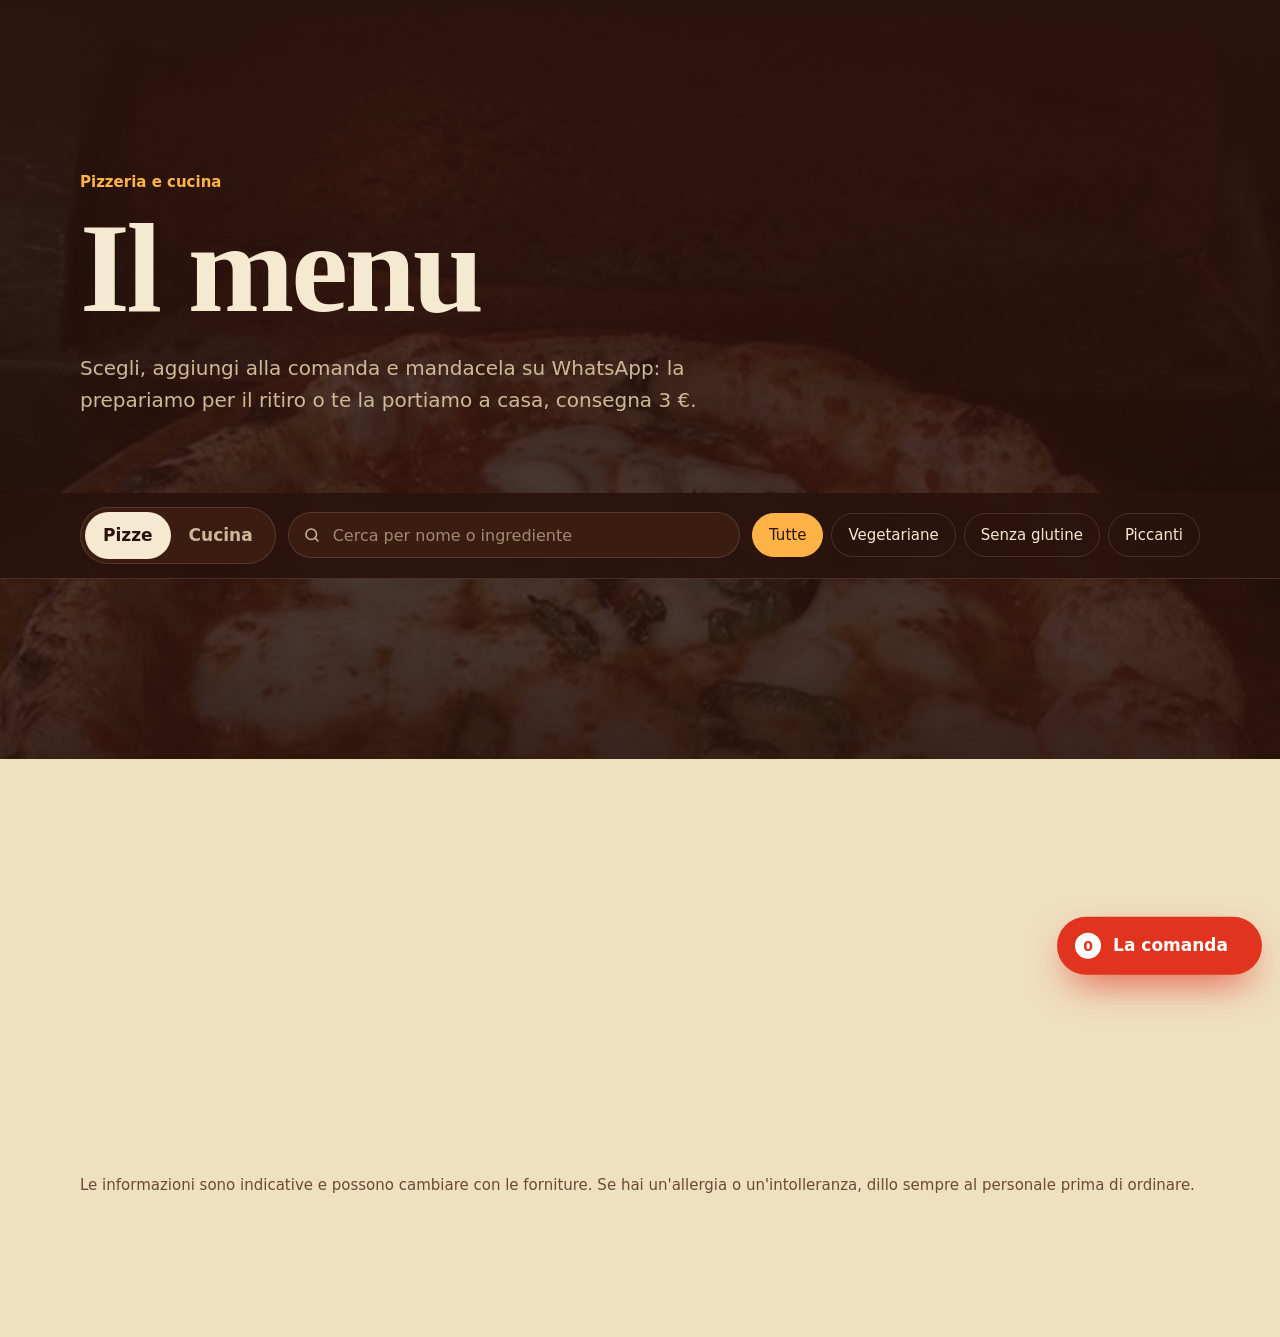
==== menu.html @ 1349936c "Add files via upload" ====
<!DOCTYPE html>
<html lang="it">
<head>
<meta charset="UTF-8">
<meta name="viewport" content="width=device-width, initial-scale=1, viewport-fit=cover">
<title>Menu · Da Tommy</title>
<meta name="description" content="Le pizze cotte nel forno a legna e la cucina di Da Tommy. Componi la comanda e inviala su WhatsApp: ritiro o consegna a casa.">
<meta name="theme-color" content="#2a130c">
<meta name="format-detection" content="telephone=no">
<meta name="apple-mobile-web-app-capable" content="yes">
<meta name="mobile-web-app-capable" content="yes">
<meta name="apple-mobile-web-app-status-bar-style" content="black-translucent">
<meta name="apple-mobile-web-app-title" content="Da Tommy">
<link rel="icon" href="data:image/svg+xml,%3Csvg xmlns='http://www.w3.org/2000/svg' viewBox='0 0 100 100'%3E%3Ctext y='.9em' font-size='90'%3E%F0%9F%8D%95%3C/text%3E%3C/svg%3E">
<link rel="apple-touch-icon" href="apple-touch-icon.png">
<link rel="manifest" href="site.webmanifest">
<link rel="canonical" href="https://menny28.github.io/Da-Tommy/menu.html">
<meta property="og:type" content="website">
<meta property="og:site_name" content="Da Tommy">
<meta property="og:locale" content="it_IT">
<meta property="og:title" content="Menu · Da Tommy">
<meta property="og:description" content="Le pizze cotte nel forno a legna e la cucina di Da Tommy. Componi la comanda e inviala su WhatsApp: ritiro o consegna a casa.">
<meta property="og:url" content="https://menny28.github.io/Da-Tommy/menu.html">
<meta property="og:image" content="https://menny28.github.io/Da-Tommy/images/margherita_appena_sfornata.jpeg">
<meta name="twitter:card" content="summary_large_image">
<meta name="twitter:title" content="Menu · Da Tommy">
<meta name="twitter:description" content="Le pizze cotte nel forno a legna e la cucina di Da Tommy. Componi la comanda e inviala su WhatsApp: ritiro o consegna a casa.">
<meta name="twitter:image" content="https://menny28.github.io/Da-Tommy/images/margherita_appena_sfornata.jpeg">
<link rel="preload" href="fonts/bricolage.woff2" as="font" type="font/woff2" crossorigin>
<link rel="preload" href="fonts/figtree-400.woff2" as="font" type="font/woff2" crossorigin>
<link rel="stylesheet" href="style.css">
</head>
<body data-page="menu">
<main>
<section class="page-head photo-bg" style="--bg:url('images/margherita_appena_sfornata.jpeg')">
  <div class="wrap">
    <p class="kicker">Pizzeria e cucina</p>
    <h1 data-split>Il menu</h1>
    <p class="lead">Scegli, aggiungi alla comanda e mandacela su WhatsApp: la prepariamo per il ritiro o te la portiamo a casa, consegna 3 €.</p>
  </div>
</section>

<div class="menu-bar">
  <div class="wrap">
    <div class="seg" id="tabs" role="group" aria-label="Sezione del menu">
      <button type="button" data-tab="pizze" aria-pressed="true">Pizze</button>
      <button type="button" data-tab="cucina" aria-pressed="false">Cucina</button>
    </div>
    <div class="tools" id="pizzaTools">
      <label class="search"><span class="sr-only">Cerca una pizza</span><svg viewBox="0 0 24 24" fill="none" stroke="currentColor" stroke-width="2" stroke-linecap="round"><circle cx="11" cy="11" r="7"/><path d="M20 20l-4-4"/></svg><input id="q" type="search" placeholder="Cerca per nome o ingrediente" autocomplete="off" enterkeyhint="search"></label>
      <div class="chips" id="chips" role="group" aria-label="Filtri">
        <button type="button" class="chip" data-f="tutte" aria-pressed="true">Tutte</button>
        <button type="button" class="chip" data-f="veg" aria-pressed="false">Vegetariane</button>
        <button type="button" class="chip" data-f="gf" aria-pressed="false">Senza glutine</button>
        <button type="button" class="chip" data-f="hot" aria-pressed="false">Piccanti</button>
      </div>
    </div>
  </div>
</div>

<section class="section" style="padding-top:40px">
  <div class="wrap">
    <div id="pizzeWrap"><div class="pizza-grid" id="pizzaGrid"></div></div>
    <div id="cucinaWrap" hidden><div class="kitchen" id="kitchen"></div></div>
  </div>
</section>

<section class="section light" id="allergeni">
  <div class="wrap">
    <div class="head">
      <h2 class="rv">Allergeni</h2>
      <p class="lead rv" style="--i:1">Accanto a ogni piatto trovi i numeri degli allergeni presenti, secondo il Regolamento UE 1169/2011. Le pizze indicate come senza glutine si preparano con impasto dedicato.</p>
    </div>
    <ul class="allergen-list" id="allergenList"></ul>
    <p style="margin-top:24px;color:var(--ink-soft);font-size:15px">Le informazioni sono indicative e possono cambiare con le forniture. Se hai un'allergia o un'intolleranza, dillo sempre al personale prima di ordinare.</p>
  </div>
</section>
</main>

<button type="button" class="cart-fab" id="cartFab" aria-label="Apri la comanda"><span class="count" id="cartCount">0</span><span>La comanda</span><span id="cartSum"></span></button>

<div class="modal" id="pizzaModal" role="dialog" aria-modal="true" aria-label="Dettaglio pizza">
  <button type="button" class="modal-close" aria-label="Chiudi">✕</button>
  <div class="modal-card" id="pmBody"></div>
</div>
<script src="script.js"></script>
</body>
</html>
---- style.css ----
/* =========================================================
   DA TOMMY — foglio di stile unico
   Progettato da Studio Menny · studiomenny.it
   ========================================================= */

@font-face{font-family:"Bricolage";src:url("fonts/bricolage.woff2") format("woff2");font-weight:200 800;font-display:swap;}
@font-face{font-family:"Figtree";src:url("fonts/figtree-400.woff2") format("woff2");font-weight:400;font-display:swap;}
@font-face{font-family:"Figtree";src:url("fonts/figtree-500.woff2") format("woff2");font-weight:500;font-display:swap;}
@font-face{font-family:"Figtree";src:url("fonts/figtree-700.woff2") format("woff2");font-weight:700;font-display:swap;}

@view-transition{navigation:auto;}

:root{
  --brick:#2a130c;
  --brick-2:#3a1c11;
  --brick-3:#4d2716;
  --flour:#f5e9d2;
  --flour-dim:#cdb99a;
  --parchment:#efe0c2;
  --parchment-2:#e4d0a8;
  --ink:#2a130c;
  --ink-soft:#6b4a33;
  --ember:#ff7a1a;
  --ember-2:#ffb347;
  --tomato:#e0341e;
  --tomato-dark:#b8230f;
  --basil:#86b862;
  --line:rgba(245,233,210,.14);
  --line-dark:rgba(42,19,12,.16);

  --f-display:"Bricolage",Georgia,serif;
  --f-body:"Figtree",system-ui,-apple-system,"Segoe UI",sans-serif;

  --r-s:10px; --r-m:18px; --r-l:28px; --r-arch:999px 999px 24px 24px;
  --wrap:1200px;
  --pad:clamp(18px,4vw,40px);
  --header-h:68px;
  --tabbar-h:0px;
  --ease:cubic-bezier(.2,.8,.2,1);
  --safe-b:env(safe-area-inset-bottom,0px);
  --safe-t:env(safe-area-inset-top,0px);
}
@media (max-width:860px){ :root{ --tabbar-h:64px; --header-h:60px; } }

*,*::before,*::after{box-sizing:border-box;margin:0;padding:0;}
html{-webkit-text-size-adjust:100%;scroll-padding-top:calc(var(--header-h) + var(--safe-t) + 16px);}
body{
  background:var(--brick);color:var(--flour);
  font-family:var(--f-body);font-size:17px;line-height:1.6;
  overflow-x:hidden;overflow-x:clip;-webkit-font-smoothing:antialiased;
  padding-bottom:calc(var(--tabbar-h) + var(--safe-b));
}
img{max-width:100%;display:block;}
a{color:inherit;text-decoration:none;}
button,input,select,textarea{font:inherit;color:inherit;}
button{cursor:pointer;background:none;border:0;}
ul{list-style:none;}
:focus-visible{outline:3px solid var(--ember-2);outline-offset:3px;border-radius:6px;}
::selection{background:var(--ember);color:var(--brick);}
.wrap{max-width:var(--wrap);margin-inline:auto;padding-inline:var(--pad);}
.sr-only{position:absolute;width:1px;height:1px;overflow:hidden;clip:rect(0 0 0 0);white-space:nowrap;}

h1,h2,h3{font-family:var(--f-display);font-weight:800;line-height:.95;letter-spacing:-.025em;}
h2{font-size:clamp(38px,6vw,76px);}
h3{font-size:clamp(22px,2.4vw,28px);line-height:1.1;letter-spacing:-.01em;}
.lead{font-size:clamp(17px,1.6vw,20px);color:var(--flour-dim);max-width:52ch;}
.light .lead{color:var(--ink-soft);}

/* ---------- bottoni ---------- */
.btn{
  display:inline-flex;align-items:center;justify-content:center;gap:10px;
  min-height:52px;padding:0 24px;border-radius:999px;
  font-weight:700;font-size:16px;white-space:nowrap;
  transition:transform .2s var(--ease),background .2s,box-shadow .2s,color .2s;
  -webkit-tap-highlight-color:transparent;
}
.btn:active{transform:scale(.97);}
.btn-fire{background:var(--tomato);color:#fff;box-shadow:0 10px 30px -10px rgba(224,52,30,.8);}
.btn-fire:hover{background:var(--tomato-dark);}
.btn-line{border:2px solid var(--line);color:var(--flour);}
.btn-line:hover{border-color:var(--ember-2);color:var(--ember-2);}
.light .btn-line{border-color:var(--line-dark);color:var(--ink);}
.light .btn-line:hover{border-color:var(--tomato);color:var(--tomato);}
.btn-wa{background:#1f8f4e;color:#fff;}
.btn-wa:hover{background:#177a41;}
.btn svg{width:20px;height:20px;flex:none;}

/* ---------- header ---------- */
.site-header{
  position:fixed;inset:0 0 auto 0;z-index:60;
  padding-top:var(--safe-t);
  transition:background .3s,box-shadow .3s;
}
.site-header.scrolled{background:rgba(42,19,12,.86);-webkit-backdrop-filter:blur(12px);backdrop-filter:blur(12px);box-shadow:0 1px 0 var(--line);}
.header-inner{height:var(--header-h);display:flex;align-items:center;gap:24px;}
.brand{font-family:var(--f-display);font-weight:800;font-size:26px;letter-spacing:-.03em;display:flex;align-items:center;gap:10px;}
.brand-mark{width:34px;height:34px;border-radius:50%;background:url("images/pizza_dall_alto.jpeg") center/cover;box-shadow:0 0 0 2px var(--ember),0 0 18px rgba(255,122,26,.5);}
.main-nav{display:flex;gap:4px;margin-left:auto;}
.main-nav a{padding:10px 14px;border-radius:999px;font-weight:500;color:var(--flour-dim);transition:color .2s,background .2s;}
.main-nav a:hover{color:var(--flour);background:rgba(245,233,210,.07);}
.main-nav a[aria-current="page"]{color:var(--brick);background:var(--flour);}
.header-actions{display:flex;align-items:center;gap:10px;}
.live-pill{
  display:inline-flex;align-items:center;gap:8px;padding:8px 14px;border-radius:999px;
  font-size:14px;font-weight:500;background:rgba(245,233,210,.07);border:1px solid var(--line);white-space:nowrap;
}
.live-dot{width:9px;height:9px;border-radius:50%;background:var(--flour-dim);flex:none;}
.is-open .live-dot{background:var(--basil);box-shadow:0 0 0 0 rgba(134,184,98,.6);animation:ping 2s infinite;}
@keyframes ping{70%{box-shadow:0 0 0 9px rgba(134,184,98,0);}100%{box-shadow:0 0 0 0 rgba(134,184,98,0);}}
.header-call{min-height:44px;padding:0 18px;font-size:15px;}
.menu-toggle{display:none;width:44px;height:44px;border-radius:50%;border:1px solid var(--line);align-items:center;justify-content:center;}
.menu-toggle span,.menu-toggle span::before,.menu-toggle span::after{display:block;width:18px;height:2px;background:var(--flour);border-radius:2px;position:relative;transition:.25s;}
.menu-toggle span::before,.menu-toggle span::after{content:"";position:absolute;left:0;}
.menu-toggle span::before{top:-6px;} .menu-toggle span::after{top:6px;}
@media (max-width:1060px){ .header-call{display:none;} }
@media (max-width:860px){
  .main-nav{display:none;}
  .menu-toggle{display:inline-flex;}
  .header-actions{margin-left:auto;}
  .header-actions .live-pill{font-size:13px;padding:7px 12px;}
  .brand{font-size:22px;} .brand-mark{width:28px;height:28px;}
}
@media (max-width:560px){ .live-pill .pill-long{display:none;} }

/* sheet mobile */
.sheet{position:fixed;inset:0;z-index:80;visibility:hidden;}
.sheet.open{visibility:visible;}
.sheet-backdrop{position:absolute;inset:0;background:rgba(20,8,4,.6);opacity:0;transition:opacity .3s;}
.sheet.open .sheet-backdrop{opacity:1;}
.sheet-panel{
  position:absolute;left:0;right:0;bottom:0;max-height:88svh;overflow:auto;
  background:var(--brick-2);border-radius:var(--r-l) var(--r-l) 0 0;
  padding:14px var(--pad) calc(24px + var(--safe-b));
  transform:translateY(100%);transition:transform .4s var(--ease);
  overscroll-behavior:contain;
}
.sheet.open .sheet-panel{transform:none;}
.sheet-grab{width:44px;height:5px;border-radius:5px;background:var(--line);margin:0 auto 18px;}
.sheet-nav a{display:flex;justify-content:space-between;align-items:center;padding:16px 4px;border-bottom:1px solid var(--line);font-family:var(--f-display);font-size:26px;font-weight:700;}
.sheet-nav a[aria-current="page"]{color:var(--ember-2);}
.sheet-foot{display:grid;gap:10px;margin-top:22px;}

/* tab bar (mobile, stile app) */
.tabbar{display:none;}
@media (max-width:860px){
  .tabbar{
    display:grid;grid-template-columns:repeat(5,1fr);
    position:fixed;left:0;right:0;bottom:0;z-index:55;
    height:calc(var(--tabbar-h) + var(--safe-b));padding-bottom:var(--safe-b);
    background:rgba(42,19,12,.94);-webkit-backdrop-filter:blur(14px);backdrop-filter:blur(14px);
    border-top:1px solid var(--line);
  }
  .tabbar a{display:flex;flex-direction:column;align-items:center;justify-content:center;gap:3px;font-size:11.5px;font-weight:500;color:var(--flour-dim);position:relative;-webkit-tap-highlight-color:transparent;}
  .tabbar svg{width:23px;height:23px;}
  .tabbar a[aria-current="page"]{color:var(--ember-2);}
  .tabbar .tab-call{color:#fff;}
  .tabbar .tab-call .tab-ico{width:46px;height:46px;margin-top:-22px;border-radius:50%;background:var(--tomato);display:grid;place-items:center;box-shadow:0 8px 20px -6px rgba(224,52,30,.9),0 0 0 5px var(--brick);}
  .tab-badge{position:absolute;top:6px;left:calc(50% + 6px);min-width:18px;height:18px;padding:0 5px;border-radius:9px;background:var(--tomato);color:#fff;font-size:11px;font-weight:700;display:none;align-items:center;justify-content:center;}
  .tab-badge.show{display:flex;}
}

/* ---------- sezioni ---------- */
.section{padding-block:clamp(72px,11vw,140px);position:relative;}
.light{background:var(--parchment);color:var(--ink);}
.head{display:grid;gap:18px;margin-bottom:clamp(36px,5vw,64px);max-width:760px;}
.head-row{display:flex;justify-content:space-between;align-items:end;gap:24px;flex-wrap:wrap;max-width:none;}
.kicker{font-weight:700;color:var(--ember-2);font-size:15px;}
.light .kicker{color:var(--tomato);}

/* sfondo fotografico sfumato */
.photo-bg{isolation:isolate;}
.photo-bg::before{
  content:"";position:absolute;inset:0;z-index:-1;
  background:var(--bg) center/cover no-repeat;opacity:.16;filter:saturate(.7);
}
.photo-bg::after{content:"";position:absolute;inset:0;z-index:-1;background:linear-gradient(180deg,var(--brick) 0%,transparent 30%,transparent 70%,var(--brick) 100%);}
.light.photo-bg::before{opacity:.12;filter:grayscale(1) sepia(.4);}
.light.photo-bg::after{background:linear-gradient(180deg,var(--parchment),transparent 30%,transparent 70%,var(--parchment));}

/* testata pagine interne */
.page-head{padding:calc(var(--header-h) + var(--safe-t) + clamp(48px,8vw,110px)) 0 clamp(40px,6vw,80px);}
.page-head h1{font-size:clamp(52px,10vw,132px);margin:14px 0 22px;}

/* rivelazione allo scroll */
.rv{opacity:0;transform:translateY(28px);transition:opacity .8s var(--ease),transform .8s var(--ease);transition-delay:calc(var(--i,0) * 70ms);}
.rv.in{opacity:1;transform:none;}
.split-words .w{display:inline-block;overflow:hidden;vertical-align:top;padding-bottom:.08em;}
.split-words .w>span{display:inline-block;transform:translateY(105%);transition:transform .9s var(--ease);transition-delay:calc(var(--i) * 55ms);}
.split-words.in .w>span{transform:none;}

/* =========================================================
   HOME — il forno
   ========================================================= */
.hero{
  min-height:100vh;min-height:100svh;display:grid;align-items:center;
  padding:calc(var(--header-h) + var(--safe-t) + 20px) 0 60px;
  position:relative;overflow:hidden;
  background:radial-gradient(900px 600px at 72% 60%,rgba(255,122,26,.22),transparent 60%),var(--brick);
}
.is-closed .hero{background:radial-gradient(900px 600px at 72% 60%,rgba(255,122,26,.08),transparent 60%),var(--brick);}
.hero-grid{display:grid;grid-template-columns:1.05fr .95fr;gap:clamp(24px,5vw,72px);align-items:center;}
.hero-status{display:inline-flex;align-items:center;gap:10px;font-weight:700;color:var(--ember-2);margin-bottom:20px;}
.is-closed .hero-status{color:var(--flour-dim);}
.hero h1{font-size:clamp(58px,10.5vw,150px);line-height:.86;letter-spacing:-.045em;}
.hero h1 .flame-word{
  background:linear-gradient(180deg,#ffd27a 0%,var(--ember) 45%,var(--tomato) 100%);
  -webkit-background-clip:text;background-clip:text;color:transparent;
  filter:drop-shadow(0 0 24px rgba(255,122,26,.35));
}
.is-closed .hero h1 .flame-word{background:linear-gradient(180deg,var(--flour-dim),#8a6a52);-webkit-background-clip:text;background-clip:text;filter:none;}
.hero .lead{margin:26px 0 34px;}
.hero-cta{display:flex;gap:12px;flex-wrap:wrap;}
.hero-countdown{margin-top:28px;font-size:15px;color:var(--flour-dim);}
.hero-countdown b{color:var(--flour);font-variant-numeric:tabular-nums;}

/* la bocca del forno */
.oven{position:relative;aspect-ratio:1/1.02;width:min(100%,560px);margin-inline:auto;}
.oven-arch{
  position:absolute;inset:6% 4% 0 4%;border-radius:var(--r-arch);overflow:hidden;
  background:
    repeating-linear-gradient(0deg,transparent 0 30px,rgba(0,0,0,.35) 30px 33px),
    repeating-linear-gradient(90deg,transparent 0 58px,rgba(0,0,0,.3) 58px 61px),
    linear-gradient(180deg,#6a3219,#4a2010);
  box-shadow:inset 0 0 0 14px #1d0c06,inset 0 0 90px 30px rgba(0,0,0,.75),0 40px 80px -30px rgba(0,0,0,.8);
}
.oven-mouth{
  position:absolute;left:18%;right:18%;bottom:0;top:30%;
  border-radius:var(--r-arch);overflow:hidden;
  background:radial-gradient(120% 90% at 50% 100%,#ffcf6b 0%,#ff7a1a 25%,#a8300f 55%,#1a0703 85%);
  box-shadow:inset 0 0 40px 10px rgba(0,0,0,.8);
  transition:filter 1s;
}
.is-closed .oven-mouth{filter:saturate(.25) brightness(.35);}
.oven-mouth canvas{position:absolute;inset:0;width:100%;height:100%;}
.oven-pizza{
  position:absolute;left:50%;bottom:4%;width:62%;aspect-ratio:1;
  translate:-50% 0;border-radius:50%;
  box-shadow:0 30px 50px -10px rgba(0,0,0,.8),0 0 0 6px rgba(0,0,0,.25);
  will-change:transform;
}
.oven-pizza img{width:100%;height:100%;object-fit:cover;border-radius:50%;animation:slowspin 60s linear infinite;}
@keyframes slowspin{to{transform:rotate(360deg);}}
.oven-peel{position:absolute;left:50%;bottom:-2%;width:16px;height:32%;translate:-50% 100%;background:linear-gradient(90deg,#8a5a34,#b98352,#8a5a34);border-radius:8px;opacity:0;transition:opacity .4s;}
.thermo{
  position:absolute;right:0;top:4%;display:grid;gap:4px;justify-items:end;
  padding:14px 18px;border-radius:var(--r-m);background:rgba(42,19,12,.72);
  border:1px solid var(--line);-webkit-backdrop-filter:blur(8px);backdrop-filter:blur(8px);
}
.thermo-val{font-family:var(--f-display);font-weight:800;font-size:40px;line-height:1;font-variant-numeric:tabular-nums;color:var(--ember-2);}
.is-closed .thermo-val{color:var(--flour-dim);}
.thermo-lbl{font-size:13px;color:var(--flour-dim);}
.thermo-bar{width:120px;height:6px;border-radius:6px;background:rgba(245,233,210,.1);overflow:hidden;}
.thermo-bar i{display:block;height:100%;width:var(--t,0%);background:linear-gradient(90deg,var(--ember-2),var(--tomato));border-radius:6px;transition:width 1.6s var(--ease);}
@media (max-width:860px){
  .hero{min-height:auto;padding-top:calc(var(--header-h) + var(--safe-t) + 28px);}
  .hero-grid{grid-template-columns:1fr;}
  .oven{width:min(88%,420px);order:-1;margin-bottom:8px;}
  .thermo{padding:10px 14px;} .thermo-val{font-size:30px;} .thermo-bar{width:90px;}
}

/* nastro scorrevole */
.ticker{background:var(--tomato);color:#fff;overflow:hidden;padding:16px 0;transform:rotate(-1.2deg);margin:-10px -20px 0;position:relative;z-index:2;}
.ticker-track{display:flex;width:max-content;animation:tick 38s linear infinite;}
.ticker span{font-family:var(--f-display);font-weight:800;font-size:clamp(22px,3vw,34px);padding-inline:22px;display:flex;align-items:center;gap:44px;white-space:nowrap;}
.ticker span::after{content:"";width:12px;height:12px;border-radius:50%;background:var(--ember-2);}
@keyframes tick{to{transform:translateX(-50%);}}

/* stasera: azioni rapide */
.tonight{display:grid;grid-template-columns:repeat(3,1fr);gap:16px;}
.tonight a{
  position:relative;min-height:300px;border-radius:var(--r-l);overflow:hidden;padding:26px;
  display:flex;flex-direction:column;justify-content:flex-end;gap:8px;color:#fff;isolation:isolate;
}
.tonight img{position:absolute;inset:0;width:100%;height:100%;object-fit:cover;z-index:-2;transition:transform .8s var(--ease);}
.tonight a::after{content:"";position:absolute;inset:0;z-index:-1;background:linear-gradient(180deg,rgba(42,19,12,0) 20%,rgba(42,19,12,.92));}
.tonight a:hover img{transform:scale(1.06);}
.tonight h3{font-size:clamp(26px,2.6vw,34px);}
.tonight p{color:rgba(255,255,255,.8);font-size:15px;max-width:30ch;}
.tonight .tag-price{position:absolute;top:20px;left:20px;background:var(--flour);color:var(--ink);font-weight:700;font-size:14px;padding:6px 12px;border-radius:999px;}
@media (max-width:860px){ .tonight{grid-template-columns:1fr;} .tonight a{min-height:220px;} }

/* orari e recapiti */
.info-grid{display:grid;grid-template-columns:1fr 1.2fr;gap:18px;}
.card{background:var(--brick-2);border:1px solid var(--line);border-radius:var(--r-l);padding:clamp(22px,3vw,36px);}
.light .card{background:#f7ecd6;border-color:var(--line-dark);}
.contact-list{display:grid;gap:4px;margin-top:10px;}
.contact-list a,.contact-list div{display:flex;gap:14px;align-items:center;padding:14px 0;border-bottom:1px solid var(--line);font-size:17px;}
.contact-list a:hover{color:var(--ember-2);}
.contact-list svg{width:22px;height:22px;color:var(--ember-2);flex:none;}
.hours{margin-top:12px;}
.hours-row{display:flex;justify-content:space-between;padding:12px 0;border-bottom:1px dashed var(--line);font-variant-numeric:tabular-nums;}
.hours-row:last-child{border:0;}
.hours-row.today{color:var(--ember-2);font-weight:700;}
.hours-row .off{color:var(--flour-dim);opacity:.7;}
.status-line{display:flex;align-items:center;gap:10px;font-weight:700;margin-bottom:6px;}
.status-line .live-dot{width:11px;height:11px;}

/* mappa con consenso */
.map-box{margin-top:18px;border-radius:var(--r-l);overflow:hidden;height:clamp(300px,42vw,440px);position:relative;border:1px solid var(--line);background:
  radial-gradient(circle at 50% 46%,var(--tomato) 0 10px,transparent 11px),
  repeating-linear-gradient(35deg,transparent 0 44px,rgba(245,233,210,.06) 44px 46px),
  repeating-linear-gradient(-55deg,transparent 0 70px,rgba(245,233,210,.05) 70px 73px),
  var(--brick-2);}
.map-box iframe{width:100%;height:100%;border:0;filter:saturate(.85) contrast(.95);}
.map-consent{position:absolute;inset:0;display:grid;place-content:center;justify-items:center;gap:14px;text-align:center;padding:24px;}
.map-consent p{max-width:40ch;color:var(--flour-dim);font-size:15px;}
.map-actions{display:flex;gap:12px;flex-wrap:wrap;margin-top:18px;}
@media (max-width:860px){ .info-grid{grid-template-columns:1fr;} }

/* =========================================================
   MENU
   ========================================================= */
.menu-bar{
  position:sticky;top:calc(var(--header-h) + var(--safe-t));z-index:30;
  padding:14px 0;background:rgba(42,19,12,.92);-webkit-backdrop-filter:blur(12px);backdrop-filter:blur(12px);
  border-bottom:1px solid var(--line);
}
.menu-bar .wrap{display:flex;gap:12px;align-items:center;flex-wrap:wrap;}
.seg{display:inline-flex;padding:4px;border-radius:999px;background:var(--brick-2);border:1px solid var(--line);}
.seg button{padding:10px 18px;border-radius:999px;font-weight:700;color:var(--flour-dim);min-height:42px;}
.seg button[aria-pressed="true"]{background:var(--flour);color:var(--ink);}
.search{flex:1;min-width:180px;position:relative;}
.search input{width:100%;min-height:46px;border-radius:999px;border:1px solid var(--line);background:var(--brick-2);padding:0 16px 0 44px;font-size:16px;}
.search input::placeholder{color:var(--flour-dim);opacity:.7;}
.search svg{position:absolute;left:15px;top:50%;translate:0 -50%;width:18px;height:18px;color:var(--flour-dim);}
.chips{display:flex;gap:8px;overflow-x:auto;scrollbar-width:none;-webkit-overflow-scrolling:touch;}
.chips::-webkit-scrollbar{display:none;}
.chip{padding:9px 16px;border-radius:999px;border:1px solid var(--line);font-weight:500;font-size:15px;white-space:nowrap;min-height:42px;}
.chip[aria-pressed="true"]{background:var(--ember-2);border-color:var(--ember-2);color:var(--ink);}

.pizza-grid{display:grid;grid-template-columns:repeat(auto-fill,minmax(270px,1fr));gap:18px;}
.pz{
  border-radius:var(--r-l);background:var(--brick-2);border:1px solid var(--line);overflow:hidden;
  display:flex;flex-direction:column;transform-style:preserve-3d;
  transition:transform .35s var(--ease),border-color .3s;
}
.pz:hover{border-color:rgba(255,179,71,.4);}
.pz-photo{position:relative;aspect-ratio:1;overflow:hidden;cursor:zoom-in;background:#1d0c06;}
.pz-photo img{width:100%;height:100%;object-fit:cover;transition:transform .8s var(--ease);}
.pz:hover .pz-photo img{transform:scale(1.07) rotate(4deg);}
.pz-price{position:absolute;right:14px;top:14px;background:var(--flour);color:var(--ink);font-weight:700;padding:6px 12px;border-radius:999px;font-variant-numeric:tabular-nums;}
.pz-body{padding:20px 22px 22px;display:flex;flex-direction:column;gap:10px;flex:1;}
.pz-body p{font-size:15px;color:var(--flour-dim);}
.tags{display:flex;gap:6px;flex-wrap:wrap;}
.tag{font-size:12.5px;font-weight:700;padding:4px 10px;border-radius:999px;}
.tag.veg{background:rgba(134,184,98,.18);color:#b6dc97;}
.tag.gf{background:rgba(255,179,71,.16);color:var(--ember-2);}
.tag.hot{background:rgba(224,52,30,.2);color:#ff8a74;}
.allerg{font-size:12.5px;color:var(--flour-dim);opacity:.8;}
.pz-foot{margin-top:auto;display:flex;align-items:center;justify-content:space-between;gap:10px;padding-top:6px;}
.add-btn{min-height:46px;padding:0 18px;border-radius:999px;background:var(--flour);color:var(--ink);font-weight:700;display:inline-flex;align-items:center;gap:8px;transition:background .2s,transform .2s;}
.add-btn:hover{background:var(--ember-2);}
.add-btn:active{transform:scale(.95);}
.stepper{display:inline-flex;align-items:center;border-radius:999px;background:var(--flour);color:var(--ink);font-weight:700;}
.stepper button{width:42px;height:46px;font-size:22px;line-height:1;color:var(--ink);}
.stepper output{min-width:22px;text-align:center;font-variant-numeric:tabular-nums;}
.empty{grid-column:1/-1;text-align:center;padding:60px 20px;color:var(--flour-dim);}

.kitchen{display:grid;grid-template-columns:repeat(auto-fill,minmax(320px,1fr));gap:18px;}
.kitchen h3{margin-bottom:10px;color:var(--ember-2);}
.dish{display:flex;justify-content:space-between;align-items:center;gap:14px;padding:14px 0;border-bottom:1px dashed var(--line);}
.dish:last-child{border:0;}
.dish b{display:block;font-weight:700;}
.dish small{color:var(--flour-dim);font-size:14px;}
.dish-price{font-weight:700;font-variant-numeric:tabular-nums;white-space:nowrap;margin-right:6px;}
.dish .mini{width:40px;height:40px;border-radius:50%;background:var(--flour);color:var(--ink);font-size:22px;font-weight:700;flex:none;display:grid;place-items:center;}
.dish-right{display:flex;align-items:center;gap:8px;}

.allergen-list{columns:2 260px;gap:32px;margin-top:10px;font-size:15px;color:var(--ink-soft);}
.allergen-list li{break-inside:avoid;padding:6px 0;border-bottom:1px solid var(--line-dark);}
.allergen-list b{color:var(--ink);display:inline-block;min-width:28px;}

/* comanda (carrello) */
.cart-fab{
  position:fixed;right:max(18px,env(safe-area-inset-right));bottom:calc(var(--tabbar-h) + var(--safe-b) + 18px);z-index:50;
  display:flex;align-items:center;gap:12px;min-height:58px;padding:0 22px 0 18px;border-radius:999px;
  background:var(--tomato);color:#fff;font-weight:700;box-shadow:0 16px 40px -12px rgba(224,52,30,.9);
  transform:translateY(160%);transition:transform .45s var(--ease);
}
.cart-fab.show{transform:none;}
.cart-fab .count{min-width:26px;height:26px;border-radius:13px;background:#fff;color:var(--tomato);display:grid;place-items:center;font-size:14px;}
.cart-fab.bump{animation:bump .45s var(--ease);}
@keyframes bump{40%{transform:scale(1.08);}}
.cart-list{display:grid;gap:4px;margin:6px 0 18px;}
.cart-item{display:grid;grid-template-columns:1fr auto;gap:10px;align-items:center;padding:12px 0;border-bottom:1px solid var(--line);}
.cart-item small{display:block;color:var(--flour-dim);font-size:14px;}
.cart-item .stepper{background:var(--brick-3);color:var(--flour);}
.cart-item .stepper button{color:var(--flour);width:38px;height:40px;}
.cart-total{display:flex;justify-content:space-between;font-family:var(--f-display);font-weight:800;font-size:28px;padding:14px 0;border-top:2px solid var(--flour);margin-top:6px;}
.cart-sub{display:flex;justify-content:space-between;color:var(--flour-dim);font-size:15px;padding:4px 0;}
.sheet h2{font-size:40px;margin-bottom:6px;}
.flying{position:fixed;z-index:90;width:54px;height:54px;border-radius:50%;background-size:cover;background-position:center;pointer-events:none;box-shadow:0 10px 20px rgba(0,0,0,.5);}

/* modale foto */
.modal{position:fixed;inset:0;z-index:85;display:grid;place-items:center;padding:20px;background:rgba(20,8,4,.82);opacity:0;visibility:hidden;transition:opacity .3s,visibility .3s;}
.modal.open{opacity:1;visibility:visible;}
.modal-card{width:min(560px,100%);max-height:90svh;overflow:auto;background:var(--brick-2);border-radius:var(--r-l);transform:scale(.94);transition:transform .35s var(--ease);}
.modal.open .modal-card{transform:none;}
.modal-card img{width:100%;aspect-ratio:4/3;object-fit:cover;}
.modal-body{padding:24px;display:grid;gap:12px;}
.modal-close{position:absolute;top:calc(14px + var(--safe-t));right:14px;width:48px;height:48px;border-radius:50%;background:rgba(245,233,210,.14);color:#fff;font-size:22px;display:grid;place-items:center;}

/* =========================================================
   LOCALE — galleria e recensioni
   ========================================================= */
.gallery{display:grid;grid-template-columns:repeat(3,1fr);gap:14px;}
.gallery button{position:relative;aspect-ratio:4/3;border-radius:var(--r-m);overflow:hidden;cursor:zoom-in;display:block;}
.gallery img{width:100%;height:100%;object-fit:cover;transition:transform .8s var(--ease);}
.gallery button:hover img{transform:scale(1.06);}
.gallery span{position:absolute;left:14px;bottom:14px;padding:6px 12px;border-radius:999px;background:rgba(42,19,12,.78);font-size:14px;font-weight:500;}
@media (max-width:860px){ .gallery{grid-template-columns:1fr 1fr;gap:10px;} }
@media (max-width:480px){ .gallery{grid-template-columns:1fr;} }

.lightbox{position:fixed;inset:0;z-index:90;background:rgba(14,6,3,.95);display:grid;grid-template-rows:1fr auto;opacity:0;visibility:hidden;transition:opacity .3s,visibility .3s;touch-action:pan-y;}
.lightbox.open{opacity:1;visibility:visible;}
.lb-stage{display:grid;place-items:center;padding:calc(70px + var(--safe-t)) 16px 10px;overflow:hidden;}
.lb-stage img{max-height:78svh;max-width:100%;border-radius:var(--r-m);object-fit:contain;transition:opacity .25s,transform .25s;}
.lb-bar{display:flex;justify-content:center;align-items:center;gap:18px;padding:14px 16px calc(18px + var(--safe-b));}
.lb-bar button{width:52px;height:52px;border-radius:50%;background:rgba(245,233,210,.1);font-size:22px;}
.lb-caption{min-width:180px;text-align:center;color:var(--flour-dim);}

.reviews-top{display:flex;align-items:center;gap:22px;flex-wrap:wrap;}
.score{font-family:var(--f-display);font-weight:800;font-size:clamp(72px,10vw,120px);line-height:.8;color:var(--tomato);}
.stars{color:#e59b16;letter-spacing:3px;font-size:18px;}
.reviews{display:grid;grid-template-columns:repeat(auto-fit,minmax(250px,1fr));gap:16px;}
.review{display:flex;flex-direction:column;gap:14px;}
.review blockquote{font-family:var(--f-display);font-weight:500;font-size:21px;line-height:1.3;letter-spacing:-.01em;}
.review cite{font-style:normal;font-weight:700;color:var(--ink-soft);margin-top:auto;}

/* =========================================================
   PRENOTA
   ========================================================= */
.book-grid{display:grid;grid-template-columns:1.25fr .75fr;gap:24px;align-items:start;}
@media (max-width:960px){ .book-grid{grid-template-columns:1fr;} }
.step{margin-bottom:28px;}
.step-lbl{font-weight:700;margin-bottom:12px;display:flex;justify-content:space-between;gap:10px;}
.step-lbl small{font-weight:500;color:var(--ink-soft);}
.days{display:grid;grid-auto-flow:column;grid-auto-columns:minmax(78px,1fr);gap:8px;overflow-x:auto;padding-bottom:6px;scroll-snap-type:x mandatory;scrollbar-width:none;}
.days::-webkit-scrollbar{display:none;}
.day{scroll-snap-align:start;display:grid;justify-items:center;gap:2px;padding:12px 6px;border-radius:var(--r-m);border:2px solid var(--line-dark);background:#f7ecd6;min-height:86px;transition:.2s;}
.day b{font-family:var(--f-display);font-size:28px;line-height:1;}
.day small{font-size:13px;color:var(--ink-soft);}
.day[aria-pressed="true"]{background:var(--ink);color:var(--flour);border-color:var(--ink);}
.day[aria-pressed="true"] small{color:var(--flour-dim);}
.day:disabled{opacity:.4;cursor:not-allowed;background:transparent;text-decoration:line-through;}
.slots{display:flex;flex-wrap:wrap;gap:8px;}
.slot{min-height:46px;padding:0 16px;border-radius:999px;border:2px solid var(--line-dark);font-weight:700;font-variant-numeric:tabular-nums;background:#f7ecd6;}
.slot[aria-pressed="true"]{background:var(--tomato);border-color:var(--tomato);color:#fff;}
.slot:disabled{opacity:.35;cursor:not-allowed;}
.people{display:inline-flex;align-items:center;gap:6px;background:#f7ecd6;border:2px solid var(--line-dark);border-radius:999px;padding:4px;}
.people button{width:46px;height:46px;border-radius:50%;background:var(--ink);color:var(--flour);font-size:24px;line-height:1;}
.people output{min-width:70px;text-align:center;font-weight:700;font-size:18px;}
.fields{display:grid;grid-template-columns:1fr 1fr;gap:14px;}
.field{display:grid;gap:6px;}
.field.full{grid-column:1/-1;}
.field label{font-weight:700;font-size:15px;}
.field input,.field textarea,.field select{
  min-height:52px;border-radius:14px;border:2px solid var(--line-dark);background:#fbf3e3;color:var(--ink);
  padding:12px 14px;font-size:16px;width:100%;transition:border-color .2s;
}
.field textarea{min-height:90px;resize:vertical;}
.field input:focus,.field textarea:focus{outline:none;border-color:var(--tomato);}
.field .err{font-size:14px;color:var(--tomato-dark);display:none;}
.field.invalid input{border-color:var(--tomato);}
.field.invalid .err{display:block;}
@media (max-width:560px){ .fields{grid-template-columns:1fr;} }
.dark-fields .field input,.dark-fields .field textarea,.dark-fields .field select{background:var(--brick);color:var(--flour);border-color:var(--line);}
.dark-fields .field label{color:var(--flour);}
.dark-fields .seg{width:100%;} .dark-fields .seg button{flex:1;}

.receipt{
  position:sticky;top:calc(var(--header-h) + var(--safe-t) + 20px);
  background:#fffaf0;color:var(--ink);padding:28px 26px 34px;border-radius:6px;
  box-shadow:0 30px 60px -30px rgba(42,19,12,.6);font-variant-numeric:tabular-nums;
  --tooth:10px;
  -webkit-mask:radial-gradient(var(--tooth) at 50% 100%,#0000 98%,#000) 50% calc(100% + 0px)/calc(var(--tooth)*2) 100% repeat-x;
  mask:radial-gradient(var(--tooth) at 50% 100%,#0000 98%,#000) 50%/calc(var(--tooth)*2) 100% repeat-x;
}
.receipt h3{font-size:30px;text-align:center;}
.receipt .r-sub{text-align:center;font-size:14px;color:var(--ink-soft);margin:4px 0 18px;}
.receipt .r-row{display:flex;justify-content:space-between;gap:12px;padding:9px 0;border-bottom:1px dashed var(--line-dark);font-size:16px;}
.receipt .r-row span:last-child{font-weight:700;text-align:right;}
.receipt .r-empty{color:#b39c80;font-weight:500 !important;}
.receipt .r-row.pop span:last-child{animation:pop .4s var(--ease);}
@keyframes pop{50%{color:var(--tomato);transform:scale(1.08);}}
.weather{display:flex;align-items:center;gap:14px;margin-top:20px;padding:16px;border-radius:14px;background:var(--parchment);}
.weather-ico{font-size:40px;line-height:1;}
.weather b{font-family:var(--f-display);font-size:26px;display:block;line-height:1;}
.weather small{color:var(--ink-soft);font-size:14px;display:block;margin-top:4px;}
.book-note{font-size:14px;color:var(--ink-soft);margin-top:14px;}
.ways{display:grid;grid-template-columns:repeat(3,1fr);gap:16px;margin-bottom:clamp(40px,6vw,70px);}
.ways .card{display:grid;gap:10px;align-content:start;}
.ways .ico{font-size:34px;}
@media (max-width:860px){ .ways{grid-template-columns:1fr;} }
.done{display:none;margin-top:18px;padding:16px;border-radius:14px;background:#e6f0da;color:#2e4a1c;font-size:15px;}
.done.show{display:block;}

/* =========================================================
   STORIA
   ========================================================= */
.story{display:grid;grid-template-columns:.8fr 1.2fr;gap:clamp(24px,6vw,90px);}
.story-year{position:sticky;top:calc(var(--header-h) + var(--safe-t) + 40px);align-self:start;}
.story-year .big{font-family:var(--f-display);font-weight:800;font-size:clamp(90px,15vw,220px);line-height:.8;letter-spacing:-.06em;color:var(--tomato);font-variant-numeric:tabular-nums;transition:opacity .3s;}
.story-year p{margin-top:18px;color:var(--ink-soft);max-width:30ch;}
.chapters{position:relative;padding-left:34px;}
.chapters::before{content:"";position:absolute;left:8px;top:0;bottom:0;width:3px;background:var(--line-dark);border-radius:3px;}
.chapters .progress{position:absolute;left:8px;top:0;width:3px;height:var(--p,0%);background:linear-gradient(var(--ember-2),var(--tomato));border-radius:3px;}
.chapter{position:relative;padding-bottom:clamp(60px,10vw,120px);min-height:40svh;}
.chapter:last-child{padding-bottom:0;min-height:auto;}
.chapter::before{content:"";position:absolute;left:-33px;top:6px;width:17px;height:17px;border-radius:50%;background:var(--parchment);border:3px solid var(--line-dark);transition:.4s;}
.chapter.active::before{background:var(--tomato);border-color:var(--tomato);box-shadow:0 0 0 6px rgba(224,52,30,.18);}
.chapter .when{font-weight:700;color:var(--tomato);}
.chapter h3{font-size:clamp(28px,3.4vw,44px);margin:8px 0 14px;}
.chapter p{color:var(--ink-soft);max-width:52ch;}
.chapter img{margin-top:22px;border-radius:var(--r-m);aspect-ratio:16/10;object-fit:cover;width:100%;}
@media (max-width:860px){
  .story{grid-template-columns:1fr;}
  .story-year{position:sticky;top:calc(var(--header-h) + var(--safe-t));z-index:5;background:var(--parchment);padding:10px 0;margin-inline:calc(var(--pad) * -1);padding-inline:var(--pad);border-bottom:1px solid var(--line-dark);}
  .story-year .big{font-size:64px;}
  .story-year p{display:none;}
}
.quote-band{text-align:center;}
.quote-band blockquote{font-family:var(--f-display);font-weight:700;font-size:clamp(32px,5vw,64px);line-height:1.05;letter-spacing:-.03em;max-width:18ch;margin:0 auto 24px;}

/* =========================================================
   LEGALE
   ========================================================= */
.legal{display:grid;grid-template-columns:240px 1fr;gap:clamp(24px,5vw,70px);}
.legal-nav{position:sticky;top:calc(var(--header-h) + var(--safe-t) + 30px);align-self:start;display:grid;gap:6px;}
.legal-nav a{padding:10px 14px;border-radius:12px;font-weight:500;color:var(--ink-soft);}
.legal-nav a:hover{background:var(--parchment-2);color:var(--ink);}
.legal-body{max-width:72ch;}
.legal-body section{padding-bottom:50px;margin-bottom:50px;border-bottom:1px solid var(--line-dark);}
.legal-body h2{font-size:clamp(34px,4.5vw,52px);margin-bottom:22px;}
.legal-body h3{font-size:21px;margin:26px 0 8px;}
.legal-body p,.legal-body li{color:var(--ink-soft);margin-bottom:10px;}
.legal-body ul{list-style:disc;padding-left:22px;}
.legal-body table{width:100%;border-collapse:collapse;font-size:15px;margin:10px 0;}
.legal-body th,.legal-body td{text-align:left;padding:10px 8px;border-bottom:1px solid var(--line-dark);vertical-align:top;}
.legal-body .note{background:#f7ecd6;border-radius:14px;padding:14px 16px;font-size:15px;}
.legal-body a{color:var(--tomato-dark);text-decoration:underline;}
@media (max-width:860px){ .legal{grid-template-columns:1fr;} .legal-nav{position:static;display:flex;flex-wrap:wrap;} }

/* =========================================================
   FOOTER + COOKIE
   ========================================================= */
.site-footer{background:#1f0d07;padding:clamp(60px,9vw,110px) 0 calc(28px + var(--safe-b));position:relative;overflow:hidden;}
.foot-big{font-family:var(--f-display);font-weight:800;font-size:clamp(70px,17vw,250px);line-height:.8;letter-spacing:-.06em;color:var(--brick-3);margin-bottom:clamp(36px,5vw,60px);white-space:nowrap;}
.foot-grid{display:grid;grid-template-columns:1.4fr 1fr 1fr 1fr;gap:30px;}
.foot-grid h4{font-size:15px;color:var(--ember-2);margin-bottom:14px;font-weight:700;}
.foot-grid li{margin-bottom:10px;color:var(--flour-dim);}
.foot-grid a:hover{color:var(--flour);}
.foot-grid p{color:var(--flour-dim);max-width:34ch;}
.foot-bottom{display:flex;justify-content:space-between;gap:16px;flex-wrap:wrap;margin-top:50px;padding-top:24px;border-top:1px solid var(--line);font-size:14px;color:var(--flour-dim);}
.foot-bottom a{text-decoration:underline;text-underline-offset:3px;}
.foot-bottom button{text-decoration:underline;text-underline-offset:3px;font-size:14px;color:var(--flour-dim);}
.credit{display:inline-flex;align-items:center;gap:8px;}
.credit a{color:var(--ember-2);text-decoration:none;font-weight:700;}
@media (max-width:860px){ .foot-grid{grid-template-columns:1fr 1fr;} }
@media (max-width:480px){ .foot-grid{grid-template-columns:1fr;} }

.cookie{
  position:fixed;left:50%;bottom:calc(var(--tabbar-h) + var(--safe-b) + 14px);z-index:95;
  width:min(620px,calc(100% - 24px));translate:-50% 0;
  background:var(--flour);color:var(--ink);border-radius:var(--r-l);padding:22px 22px 18px;
  box-shadow:0 30px 70px -20px rgba(0,0,0,.7);
  transform:translateY(140%);transition:transform .5s var(--ease);
}
.cookie.show{transform:none;}
.cookie h4{font-family:var(--f-display);font-size:22px;margin-bottom:6px;}
.cookie p{font-size:15px;color:var(--ink-soft);}
.cookie p a{color:var(--tomato-dark);text-decoration:underline;}
.cookie-actions{display:flex;gap:10px;flex-wrap:wrap;margin-top:16px;}
.cookie-actions .btn{flex:1;min-height:48px;}
.cookie .btn-line{border-color:var(--line-dark);color:var(--ink);}

.toast{position:fixed;left:50%;top:calc(var(--header-h) + var(--safe-t) + 12px);z-index:99;translate:-50% 0;background:var(--flour);color:var(--ink);padding:12px 20px;border-radius:999px;font-weight:700;box-shadow:0 14px 30px -10px rgba(0,0,0,.6);opacity:0;transform:translateY(-12px);transition:.35s var(--ease);pointer-events:none;}
.toast.show{opacity:1;transform:none;}

/* =========================================================
   Accessibilità: movimento ridotto
   ========================================================= */
@media (prefers-reduced-motion:reduce){
  *,*::before,*::after{animation:none !important;transition-duration:.01ms !important;scroll-behavior:auto !important;}
  .rv,.split-words .w>span{opacity:1;transform:none;}
  @view-transition{navigation:none;}
}

/* ---------- ritocchi ---------- */
[hidden]{display:none !important;}
.tools{display:flex;gap:12px;flex:1;flex-wrap:wrap;align-items:center;min-width:0;}
.light .contact-list a,.light .contact-list div{border-color:var(--line-dark);}
.light .contact-list svg{color:var(--tomato);}
.light .contact-list a:hover{color:var(--tomato);}
.light .hours-row{border-color:var(--line-dark);}
.light .hours-row.today{color:var(--tomato);}
.light .hours-row .off{color:var(--ink-soft);}
.light .lead a{text-decoration:underline;}
@media (max-width:860px){ .menu-bar .tools{flex-basis:100%;} .menu-bar .search{flex-basis:100%;} }
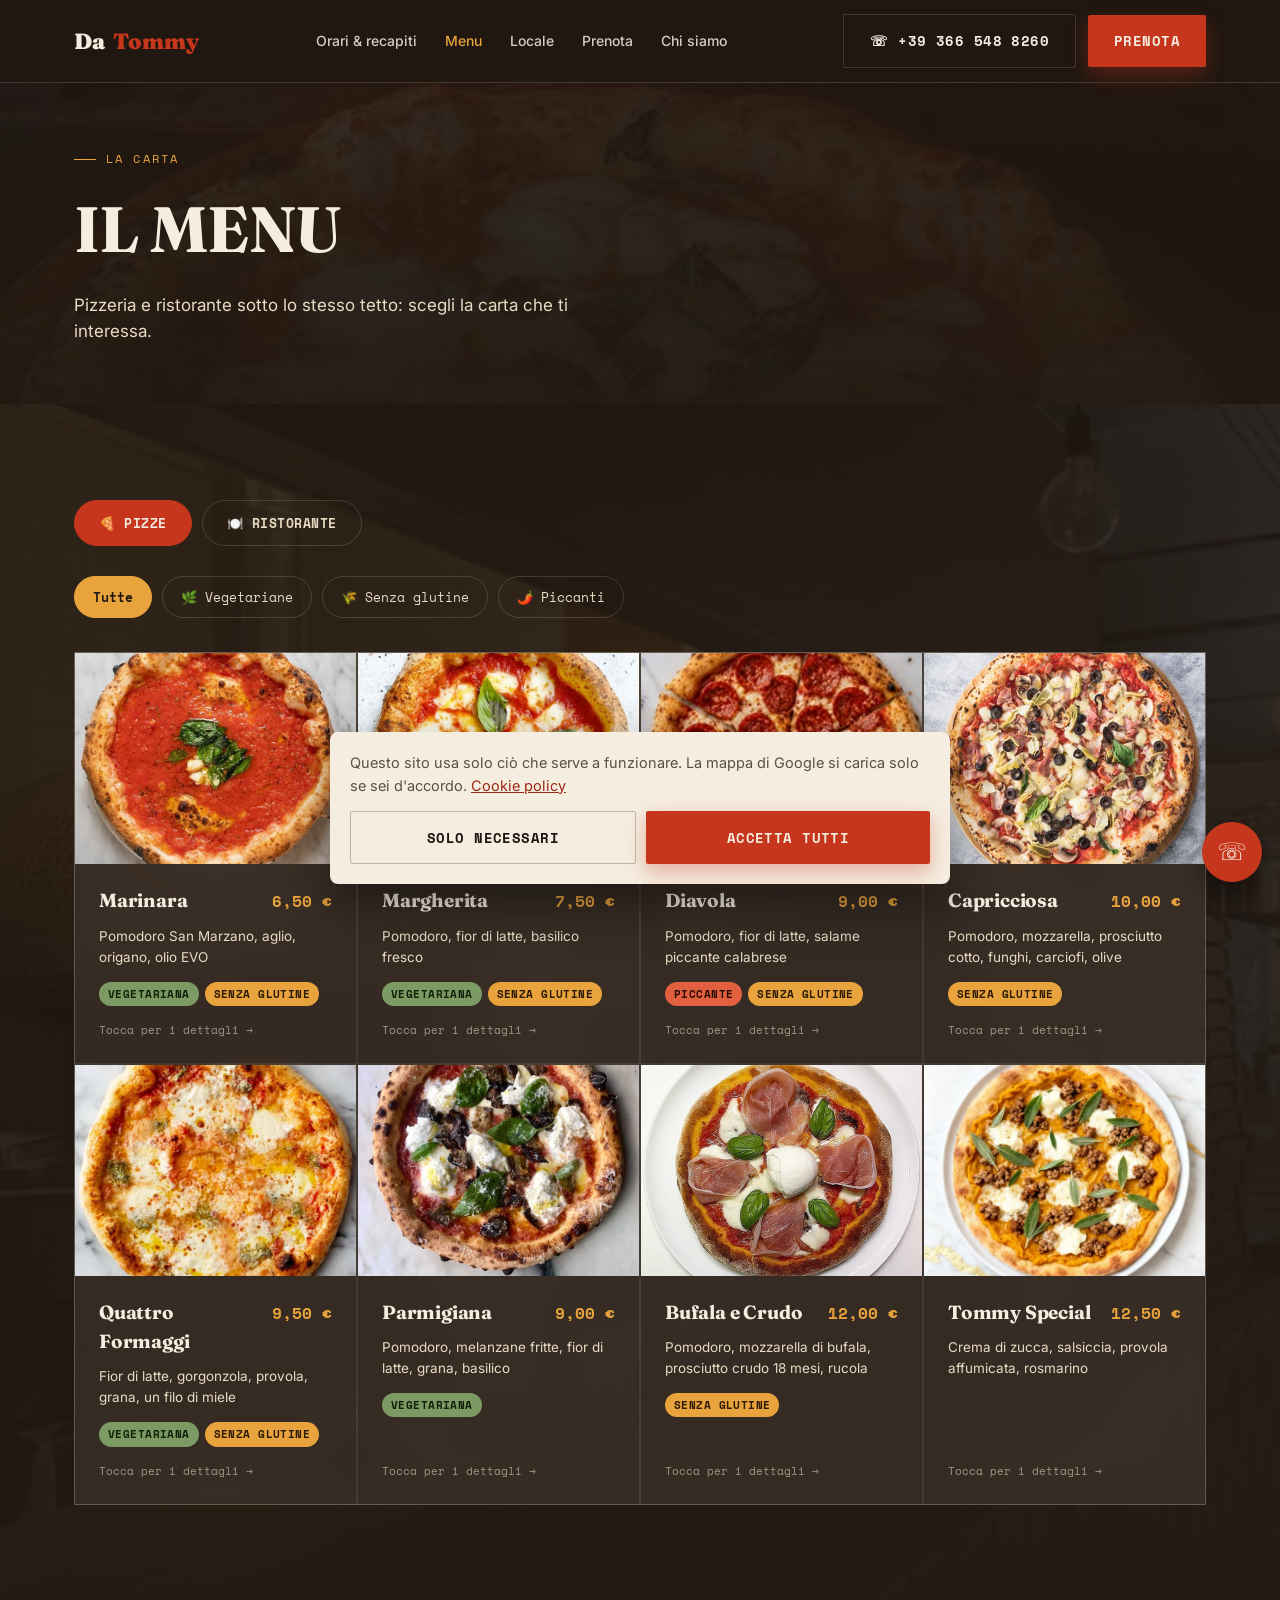
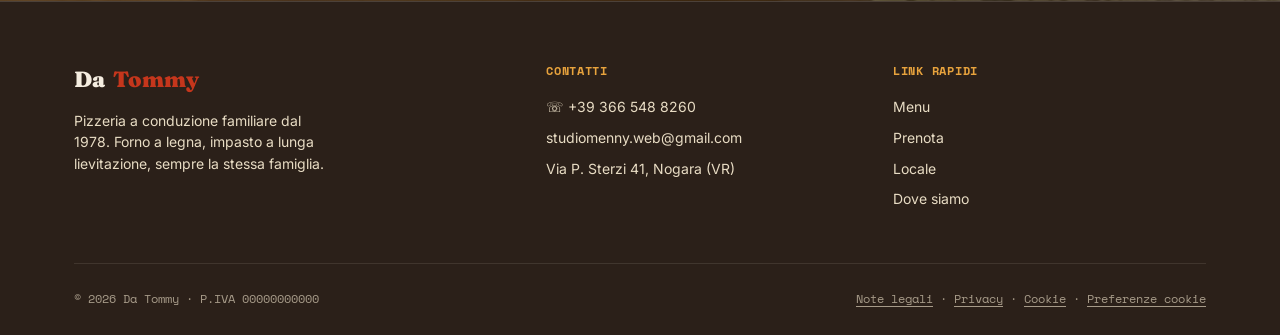
==== commit d6c8d5f9: "Add files via upload" ====
--- a/menu.html
+++ b/menu.html
@@ -2,87 +2,127 @@
 <html lang="it">
 <head>
 <meta charset="UTF-8">
-<meta name="viewport" content="width=device-width, initial-scale=1, viewport-fit=cover">
-<title>Menu · Da Tommy</title>
-<meta name="description" content="Le pizze cotte nel forno a legna e la cucina di Da Tommy. Componi la comanda e inviala su WhatsApp: ritiro o consegna a casa.">
-<meta name="theme-color" content="#2a130c">
-<meta name="format-detection" content="telephone=no">
-<meta name="apple-mobile-web-app-capable" content="yes">
-<meta name="mobile-web-app-capable" content="yes">
-<meta name="apple-mobile-web-app-status-bar-style" content="black-translucent">
-<meta name="apple-mobile-web-app-title" content="Da Tommy">
+<meta name="viewport" content="width=device-width, initial-scale=1.0">
+<title>Menu — Da Tommy</title>
 <link rel="icon" href="data:image/svg+xml,%3Csvg xmlns='http://www.w3.org/2000/svg' viewBox='0 0 100 100'%3E%3Ctext y='.9em' font-size='90'%3E%F0%9F%8D%95%3C/text%3E%3C/svg%3E">
-<link rel="apple-touch-icon" href="apple-touch-icon.png">
-<link rel="manifest" href="site.webmanifest">
-<link rel="canonical" href="https://menny28.github.io/Da-Tommy/menu.html">
+<meta name="description" content="Il menu di Da Tommy: pizze cotte nel forno a legna e piatti del ristorante, primi e secondi.">
+
 <meta property="og:type" content="website">
 <meta property="og:site_name" content="Da Tommy">
+<meta property="og:title" content="Menu — Da Tommy">
+<meta property="og:description" content="Pizze e piatti del ristorante Da Tommy, forno a legna dal 1978.">
+<meta property="og:image" content="https://menny28.github.io/Da-Tommy/images/pizza_dall_alto.jpeg">
+<meta property="og:url" content="https://menny28.github.io/Da-Tommy/menu.html">
 <meta property="og:locale" content="it_IT">
-<meta property="og:title" content="Menu · Da Tommy">
-<meta property="og:description" content="Le pizze cotte nel forno a legna e la cucina di Da Tommy. Componi la comanda e inviala su WhatsApp: ritiro o consegna a casa.">
-<meta property="og:url" content="https://menny28.github.io/Da-Tommy/menu.html">
-<meta property="og:image" content="https://menny28.github.io/Da-Tommy/images/margherita_appena_sfornata.jpeg">
 <meta name="twitter:card" content="summary_large_image">
-<meta name="twitter:title" content="Menu · Da Tommy">
-<meta name="twitter:description" content="Le pizze cotte nel forno a legna e la cucina di Da Tommy. Componi la comanda e inviala su WhatsApp: ritiro o consegna a casa.">
-<meta name="twitter:image" content="https://menny28.github.io/Da-Tommy/images/margherita_appena_sfornata.jpeg">
-<link rel="preload" href="fonts/bricolage.woff2" as="font" type="font/woff2" crossorigin>
-<link rel="preload" href="fonts/figtree-400.woff2" as="font" type="font/woff2" crossorigin>
+<meta name="twitter:image" content="https://menny28.github.io/Da-Tommy/images/pizza_dall_alto.jpeg">
+
+<link rel="preconnect" href="https://fonts.googleapis.com">
+<link rel="preconnect" href="https://fonts.gstatic.com" crossorigin>
+<link href="https://fonts.googleapis.com/css2?family=Fraunces:ital,opsz,wght@0,9..144,400;0,9..144,600;0,9..144,700;0,9..144,900;1,9..144,500&family=Inter:wght@400;500;600;700&family=Space+Mono:wght@400;700&display=swap" rel="stylesheet">
 <link rel="stylesheet" href="style.css">
 </head>
-<body data-page="menu">
-<main>
-<section class="page-head photo-bg" style="--bg:url('images/margherita_appena_sfornata.jpeg')">
+<body>
+
+<div class="topbar">
+  <div class="topbar-inner">
+    <a href="index.html" class="logo">Da <span>Tommy</span></a>
+    <nav class="nav-links">
+      <a href="index.html#orari">Orari &amp; recapiti</a>
+      <a href="menu.html" class="current">Menu</a>
+      <a href="galleria.html">Locale</a>
+      <a href="prenota.html">Prenota</a>
+      <a href="storia.html">Chi siamo</a>
+    </nav>
+    <div class="topbar-actions">
+      <a href="tel:+393665488260" class="btn btn-outline">☏ +39 366 548 8260</a>
+      <a href="prenota.html" class="btn btn-primary">Prenota</a>
+    </div>
+    <button class="nav-toggle" id="navToggle" aria-label="Apri menu">☰</button>
+  </div>
+</div>
+
+<a href="tel:+393665488260" class="call-fab" aria-label="Chiama Da Tommy">☏</a>
+
+<section class="page-hero photo-bg" style="--bg-photo:url('images/margherita_appena_sfornata.jpeg')">
   <div class="wrap">
-    <p class="kicker">Pizzeria e cucina</p>
-    <h1 data-split>Il menu</h1>
-    <p class="lead">Scegli, aggiungi alla comanda e mandacela su WhatsApp: la prepariamo per il ritiro o te la portiamo a casa, consegna 3 €.</p>
+    <div class="eyebrow">La carta</div>
+    <h1>Il menu</h1>
+    <p>Pizzeria e ristorante sotto lo stesso tetto: scegli la carta che ti interessa.</p>
   </div>
 </section>
 
-<div class="menu-bar">
+<section class="section photo-bg" style="--bg-photo:url('images/bancone_pizzeria.jpeg')" id="menu">
   <div class="wrap">
-    <div class="seg" id="tabs" role="group" aria-label="Sezione del menu">
-      <button type="button" data-tab="pizze" aria-pressed="true">Pizze</button>
-      <button type="button" data-tab="cucina" aria-pressed="false">Cucina</button>
+    <div class="menu-tabs" id="menuTabs">
+      <button class="tab-btn active" data-tab="pizze">🍕 Pizze</button>
+      <button class="tab-btn" data-tab="ristorante">🍽️ Ristorante</button>
     </div>
-    <div class="tools" id="pizzaTools">
-      <label class="search"><span class="sr-only">Cerca una pizza</span><svg viewBox="0 0 24 24" fill="none" stroke="currentColor" stroke-width="2" stroke-linecap="round"><circle cx="11" cy="11" r="7"/><path d="M20 20l-4-4"/></svg><input id="q" type="search" placeholder="Cerca per nome o ingrediente" autocomplete="off" enterkeyhint="search"></label>
-      <div class="chips" id="chips" role="group" aria-label="Filtri">
-        <button type="button" class="chip" data-f="tutte" aria-pressed="true">Tutte</button>
-        <button type="button" class="chip" data-f="veg" aria-pressed="false">Vegetariane</button>
-        <button type="button" class="chip" data-f="gf" aria-pressed="false">Senza glutine</button>
-        <button type="button" class="chip" data-f="hot" aria-pressed="false">Piccanti</button>
+
+    <div id="pizzeWrap">
+      <div class="filters" id="filters">
+        <button class="chip active" data-filter="tutte">Tutte</button>
+        <button class="chip" data-filter="veg">🌿 Vegetariane</button>
+        <button class="chip" data-filter="gf">🌾 Senza glutine</button>
+        <button class="chip" data-filter="hot">🌶️ Piccanti</button>
       </div>
+      <div class="menu-grid" id="menuGrid"></div>
+    </div>
+
+    <div id="ristoranteWrap" style="display:none;">
+      <div id="ristoranteGrid"></div>
+    </div>
+  </div>
+</section>
+
+<div class="modal-backdrop" id="modalBackdrop">
+  <div class="modal">
+    <button class="modal-close" id="modalClose">✕</button>
+    <div class="modal-photo" id="modalPhoto">
+      <svg viewBox="0 0 24 24" fill="none" stroke="currentColor" stroke-width="1.5" width="34" height="34"><rect x="3" y="5" width="18" height="14" rx="2"/><circle cx="9" cy="11" r="2"/><path d="M21 15l-5-4-4 4-3-2-6 5"/></svg>
+      <span>Foto in arrivo</span>
+    </div>
+    <div class="modal-body">
+      <h3 id="modalName"></h3>
+      <div class="modal-price" id="modalPrice"></div>
+      <p id="modalDesc"></p>
+      <div class="tags" id="modalTags"></div>
     </div>
   </div>
 </div>
 
-<section class="section" style="padding-top:40px">
+<footer>
   <div class="wrap">
-    <div id="pizzeWrap"><div class="pizza-grid" id="pizzaGrid"></div></div>
-    <div id="cucinaWrap" hidden><div class="kitchen" id="kitchen"></div></div>
+    <div class="foot-grid">
+      <div>
+        <div class="logo footer-logo">Da <span>Tommy</span></div>
+        <p class="footer-desc">Pizzeria a conduzione familiare dal 1978. Forno a legna, impasto a lunga lievitazione, sempre la stessa famiglia.</p>
+      </div>
+      <div>
+        <h5>Contatti</h5>
+        <ul>
+          <li><a href="tel:+393665488260">☏ +39 366 548 8260</a></li>
+          <li><a href="mailto:studiomenny.web@gmail.com">studiomenny.web@gmail.com</a></li>
+          <li>Via P. Sterzi 41, Nogara (VR)</li>
+        </ul>
+      </div>
+      <div>
+        <h5>Link rapidi</h5>
+        <ul>
+          <li><a href="menu.html">Menu</a></li>
+          <li><a href="prenota.html">Prenota</a></li>
+          <li><a href="galleria.html">Locale</a></li>
+          <li><a href="index.html#mappa">Dove siamo</a></li>
+        </ul>
+      </div>
+    </div>
+    <div class="foot-bottom">
+      <span>© <span id="year"></span> Da Tommy · P.IVA 00000000000</span>
+      <span class="foot-legal"><a href="legale.html#note-legali">Note legali</a> · <a href="legale.html#privacy">Privacy</a> · <a href="legale.html#cookie">Cookie</a> · <button type="button" data-cookie-prefs>Preferenze cookie</button></span>
+    </div>
   </div>
-</section>
+</footer>
 
-<section class="section light" id="allergeni">
-  <div class="wrap">
-    <div class="head">
-      <h2 class="rv">Allergeni</h2>
-      <p class="lead rv" style="--i:1">Accanto a ogni piatto trovi i numeri degli allergeni presenti, secondo il Regolamento UE 1169/2011. Le pizze indicate come senza glutine si preparano con impasto dedicato.</p>
-    </div>
-    <ul class="allergen-list" id="allergenList"></ul>
-    <p style="margin-top:24px;color:var(--ink-soft);font-size:15px">Le informazioni sono indicative e possono cambiare con le forniture. Se hai un'allergia o un'intolleranza, dillo sempre al personale prima di ordinare.</p>
-  </div>
-</section>
-</main>
-
-<button type="button" class="cart-fab" id="cartFab" aria-label="Apri la comanda"><span class="count" id="cartCount">0</span><span>La comanda</span><span id="cartSum"></span></button>
-
-<div class="modal" id="pizzaModal" role="dialog" aria-modal="true" aria-label="Dettaglio pizza">
-  <button type="button" class="modal-close" aria-label="Chiudi">✕</button>
-  <div class="modal-card" id="pmBody"></div>
-</div>
 <script src="script.js"></script>
 </body>
 </html>
--- a/style.css
+++ b/style.css
@@ -1,599 +1,533 @@
-/* =========================================================
-   DA TOMMY — foglio di stile unico
-   Progettato da Studio Menny · studiomenny.it
-   ========================================================= */
-
-@font-face{font-family:"Bricolage";src:url("fonts/bricolage.woff2") format("woff2");font-weight:200 800;font-display:swap;}
-@font-face{font-family:"Figtree";src:url("fonts/figtree-400.woff2") format("woff2");font-weight:400;font-display:swap;}
-@font-face{font-family:"Figtree";src:url("fonts/figtree-500.woff2") format("woff2");font-weight:500;font-display:swap;}
-@font-face{font-family:"Figtree";src:url("fonts/figtree-700.woff2") format("woff2");font-weight:700;font-display:swap;}
-
-@view-transition{navigation:auto;}
-
 :root{
-  --brick:#2a130c;
-  --brick-2:#3a1c11;
-  --brick-3:#4d2716;
-  --flour:#f5e9d2;
-  --flour-dim:#cdb99a;
-  --parchment:#efe0c2;
-  --parchment-2:#e4d0a8;
-  --ink:#2a130c;
-  --ink-soft:#6b4a33;
-  --ember:#ff7a1a;
-  --ember-2:#ffb347;
-  --tomato:#e0341e;
-  --tomato-dark:#b8230f;
-  --basil:#86b862;
-  --line:rgba(245,233,210,.14);
-  --line-dark:rgba(42,19,12,.16);
-
-  --f-display:"Bricolage",Georgia,serif;
-  --f-body:"Figtree",system-ui,-apple-system,"Segoe UI",sans-serif;
-
-  --r-s:10px; --r-m:18px; --r-l:28px; --r-arch:999px 999px 24px 24px;
-  --wrap:1200px;
-  --pad:clamp(18px,4vw,40px);
-  --header-h:68px;
-  --tabbar-h:0px;
-  --ease:cubic-bezier(.2,.8,.2,1);
-  --safe-b:env(safe-area-inset-bottom,0px);
-  --safe-t:env(safe-area-inset-top,0px);
-}
-@media (max-width:860px){ :root{ --tabbar-h:64px; --header-h:60px; } }
-
-*,*::before,*::after{box-sizing:border-box;margin:0;padding:0;}
-html{-webkit-text-size-adjust:100%;scroll-padding-top:calc(var(--header-h) + var(--safe-t) + 16px);}
+  --forno: #201811;
+  --forno-2: #2b2019;
+  --pomodoro: #c5361c;
+  --pomodoro-dark: #9c2913;
+  --grano: #e8a33d;
+  --grano-soft: #f0c274;
+  --basilico: #4c5b3d;
+  --farina: #f5ede0;
+  --farina-dim: #e8dcc4;
+  --ink: #1a1410;
+  --line: rgba(245,237,224,0.16);
+  --shadow: 0 20px 50px rgba(0,0,0,0.35);
+  --radius: 4px;
+  --ff-display: 'Fraunces', serif;
+  --ff-body: 'Inter', sans-serif;
+  --ff-mono: 'Space Mono', monospace;
+}
+
+*{margin:0;padding:0;box-sizing:border-box;}
+html{scroll-behavior:smooth;}
 body{
-  background:var(--brick);color:var(--flour);
-  font-family:var(--f-body);font-size:17px;line-height:1.6;
-  overflow-x:hidden;overflow-x:clip;-webkit-font-smoothing:antialiased;
-  padding-bottom:calc(var(--tabbar-h) + var(--safe-b));
-}
+  background: var(--forno);
+  color: var(--farina);
+  font-family: var(--ff-body);
+  line-height: 1.55;
+  overflow-x: hidden;
+}
+a{color:inherit;text-decoration:none;}
 img{max-width:100%;display:block;}
-a{color:inherit;text-decoration:none;}
-button,input,select,textarea{font:inherit;color:inherit;}
-button{cursor:pointer;background:none;border:0;}
 ul{list-style:none;}
-:focus-visible{outline:3px solid var(--ember-2);outline-offset:3px;border-radius:6px;}
-::selection{background:var(--ember);color:var(--brick);}
-.wrap{max-width:var(--wrap);margin-inline:auto;padding-inline:var(--pad);}
-.sr-only{position:absolute;width:1px;height:1px;overflow:hidden;clip:rect(0 0 0 0);white-space:nowrap;}
-
-h1,h2,h3{font-family:var(--f-display);font-weight:800;line-height:.95;letter-spacing:-.025em;}
-h2{font-size:clamp(38px,6vw,76px);}
-h3{font-size:clamp(22px,2.4vw,28px);line-height:1.1;letter-spacing:-.01em;}
-.lead{font-size:clamp(17px,1.6vw,20px);color:var(--flour-dim);max-width:52ch;}
-.light .lead{color:var(--ink-soft);}
-
-/* ---------- bottoni ---------- */
+button{font-family:inherit;cursor:pointer;border:none;}
+section{position:relative;}
+.wrap{max-width:1180px;margin:0 auto;padding:0 24px;}
+h1,h2,h3,h4{font-family:var(--ff-display);font-weight:700;letter-spacing:-0.01em;}
+.eyebrow{
+  font-family:var(--ff-mono);
+  text-transform:uppercase;
+  font-size:12px;
+  letter-spacing:0.18em;
+  color:var(--grano);
+  display:flex;
+  align-items:center;
+  gap:10px;
+  margin-bottom:14px;
+}
+.eyebrow::before{content:"";width:22px;height:1px;background:var(--grano);display:inline-block;}
+.panel .eyebrow{margin-bottom:18px;}
 .btn{
-  display:inline-flex;align-items:center;justify-content:center;gap:10px;
-  min-height:52px;padding:0 24px;border-radius:999px;
-  font-weight:700;font-size:16px;white-space:nowrap;
-  transition:transform .2s var(--ease),background .2s,box-shadow .2s,color .2s;
-  -webkit-tap-highlight-color:transparent;
-}
-.btn:active{transform:scale(.97);}
-.btn-fire{background:var(--tomato);color:#fff;box-shadow:0 10px 30px -10px rgba(224,52,30,.8);}
-.btn-fire:hover{background:var(--tomato-dark);}
-.btn-line{border:2px solid var(--line);color:var(--flour);}
-.btn-line:hover{border-color:var(--ember-2);color:var(--ember-2);}
-.light .btn-line{border-color:var(--line-dark);color:var(--ink);}
-.light .btn-line:hover{border-color:var(--tomato);color:var(--tomato);}
-.btn-wa{background:#1f8f4e;color:#fff;}
-.btn-wa:hover{background:#177a41;}
-.btn svg{width:20px;height:20px;flex:none;}
-
-/* ---------- header ---------- */
-.site-header{
-  position:fixed;inset:0 0 auto 0;z-index:60;
-  padding-top:var(--safe-t);
-  transition:background .3s,box-shadow .3s;
-}
-.site-header.scrolled{background:rgba(42,19,12,.86);-webkit-backdrop-filter:blur(12px);backdrop-filter:blur(12px);box-shadow:0 1px 0 var(--line);}
-.header-inner{height:var(--header-h);display:flex;align-items:center;gap:24px;}
-.brand{font-family:var(--f-display);font-weight:800;font-size:26px;letter-spacing:-.03em;display:flex;align-items:center;gap:10px;}
-.brand-mark{width:34px;height:34px;border-radius:50%;background:url("images/pizza_dall_alto.jpeg") center/cover;box-shadow:0 0 0 2px var(--ember),0 0 18px rgba(255,122,26,.5);}
-.main-nav{display:flex;gap:4px;margin-left:auto;}
-.main-nav a{padding:10px 14px;border-radius:999px;font-weight:500;color:var(--flour-dim);transition:color .2s,background .2s;}
-.main-nav a:hover{color:var(--flour);background:rgba(245,233,210,.07);}
-.main-nav a[aria-current="page"]{color:var(--brick);background:var(--flour);}
-.header-actions{display:flex;align-items:center;gap:10px;}
-.live-pill{
-  display:inline-flex;align-items:center;gap:8px;padding:8px 14px;border-radius:999px;
-  font-size:14px;font-weight:500;background:rgba(245,233,210,.07);border:1px solid var(--line);white-space:nowrap;
-}
-.live-dot{width:9px;height:9px;border-radius:50%;background:var(--flour-dim);flex:none;}
-.is-open .live-dot{background:var(--basil);box-shadow:0 0 0 0 rgba(134,184,98,.6);animation:ping 2s infinite;}
-@keyframes ping{70%{box-shadow:0 0 0 9px rgba(134,184,98,0);}100%{box-shadow:0 0 0 0 rgba(134,184,98,0);}}
-.header-call{min-height:44px;padding:0 18px;font-size:15px;}
-.menu-toggle{display:none;width:44px;height:44px;border-radius:50%;border:1px solid var(--line);align-items:center;justify-content:center;}
-.menu-toggle span,.menu-toggle span::before,.menu-toggle span::after{display:block;width:18px;height:2px;background:var(--flour);border-radius:2px;position:relative;transition:.25s;}
-.menu-toggle span::before,.menu-toggle span::after{content:"";position:absolute;left:0;}
-.menu-toggle span::before{top:-6px;} .menu-toggle span::after{top:6px;}
-@media (max-width:1060px){ .header-call{display:none;} }
+  display:inline-flex;
+  align-items:center;
+  gap:10px;
+  padding:15px 26px;
+  border-radius:2px;
+  font-family:var(--ff-mono);
+  font-size:14px;
+  letter-spacing:0.03em;
+  font-weight:700;
+  text-transform:uppercase;
+  transition:transform .15s ease, box-shadow .15s ease, background .15s ease;
+  white-space:nowrap;
+}
+.btn:active{transform:translateY(1px);}
+.btn-primary{background:var(--pomodoro);color:var(--farina);box-shadow:0 8px 20px rgba(197,54,28,0.35);}
+.btn-primary:hover{background:var(--pomodoro-dark);}
+.btn-outline{background:transparent;color:var(--farina);border:1.5px solid var(--line);}
+.btn-outline:hover{border-color:var(--grano);color:var(--grano);}
+.btn-ghost{background:var(--grano);color:var(--forno);}
+.btn-ghost:hover{background:var(--grano-soft);}
+.btn-block{width:100%;justify-content:center;margin-top:6px;}
+:focus-visible{outline:2px solid var(--grano);outline-offset:3px;}
+
+/* ---- perforated ticket divider ---- */
+.tear{
+  height:26px;
+  width:100%;
+  background:
+    radial-gradient(circle 7px at 20px 0, transparent 7px, var(--forno) 7.5px) top/40px 26px repeat-x;
+  position:relative;
+  z-index:2;
+}
+.tear.up{transform:scaleY(-1);}
+
+/* ---- topbar ---- */
+.topbar{
+  position:fixed;top:0;left:0;right:0;
+  z-index:100;
+  background:rgba(32,24,17,0.9);
+  backdrop-filter:blur(8px);
+  border-bottom:1px solid var(--line);
+}
+.topbar-inner{
+  display:flex;align-items:center;justify-content:space-between;
+  padding:14px 24px;max-width:1180px;margin:0 auto;
+}
+.logo{
+  font-family:var(--ff-display);font-size:22px;font-weight:900;
+  display:flex;align-items:baseline;gap:8px;
+}
+.logo span{color:var(--pomodoro);}
+.footer-logo{margin-bottom:14px;}
+.footer-desc{color:var(--farina-dim);font-size:14px;max-width:260px;}
+.nav-links{display:flex;gap:28px;font-size:14px;font-weight:500;}
+.nav-links a{opacity:.85;transition:opacity .15s, color .15s;position:relative;}
+.nav-links a:hover{opacity:1;color:var(--grano);}
+.nav-links a.current{opacity:1;color:var(--grano);}
+.topbar-actions{display:flex;align-items:center;gap:12px;}
+.nav-toggle{display:none;background:none;color:var(--farina);font-size:24px;}
 @media (max-width:860px){
-  .main-nav{display:none;}
-  .menu-toggle{display:inline-flex;}
-  .header-actions{margin-left:auto;}
-  .header-actions .live-pill{font-size:13px;padding:7px 12px;}
-  .brand{font-size:22px;} .brand-mark{width:28px;height:28px;}
-}
-@media (max-width:560px){ .live-pill .pill-long{display:none;} }
-
-/* sheet mobile */
-.sheet{position:fixed;inset:0;z-index:80;visibility:hidden;}
-.sheet.open{visibility:visible;}
-.sheet-backdrop{position:absolute;inset:0;background:rgba(20,8,4,.6);opacity:0;transition:opacity .3s;}
-.sheet.open .sheet-backdrop{opacity:1;}
-.sheet-panel{
-  position:absolute;left:0;right:0;bottom:0;max-height:88svh;overflow:auto;
-  background:var(--brick-2);border-radius:var(--r-l) var(--r-l) 0 0;
-  padding:14px var(--pad) calc(24px + var(--safe-b));
-  transform:translateY(100%);transition:transform .4s var(--ease);
-  overscroll-behavior:contain;
-}
-.sheet.open .sheet-panel{transform:none;}
-.sheet-grab{width:44px;height:5px;border-radius:5px;background:var(--line);margin:0 auto 18px;}
-.sheet-nav a{display:flex;justify-content:space-between;align-items:center;padding:16px 4px;border-bottom:1px solid var(--line);font-family:var(--f-display);font-size:26px;font-weight:700;}
-.sheet-nav a[aria-current="page"]{color:var(--ember-2);}
-.sheet-foot{display:grid;gap:10px;margin-top:22px;}
-
-/* tab bar (mobile, stile app) */
-.tabbar{display:none;}
-@media (max-width:860px){
-  .tabbar{
-    display:grid;grid-template-columns:repeat(5,1fr);
-    position:fixed;left:0;right:0;bottom:0;z-index:55;
-    height:calc(var(--tabbar-h) + var(--safe-b));padding-bottom:var(--safe-b);
-    background:rgba(42,19,12,.94);-webkit-backdrop-filter:blur(14px);backdrop-filter:blur(14px);
-    border-top:1px solid var(--line);
-  }
-  .tabbar a{display:flex;flex-direction:column;align-items:center;justify-content:center;gap:3px;font-size:11.5px;font-weight:500;color:var(--flour-dim);position:relative;-webkit-tap-highlight-color:transparent;}
-  .tabbar svg{width:23px;height:23px;}
-  .tabbar a[aria-current="page"]{color:var(--ember-2);}
-  .tabbar .tab-call{color:#fff;}
-  .tabbar .tab-call .tab-ico{width:46px;height:46px;margin-top:-22px;border-radius:50%;background:var(--tomato);display:grid;place-items:center;box-shadow:0 8px 20px -6px rgba(224,52,30,.9),0 0 0 5px var(--brick);}
-  .tab-badge{position:absolute;top:6px;left:calc(50% + 6px);min-width:18px;height:18px;padding:0 5px;border-radius:9px;background:var(--tomato);color:#fff;font-size:11px;font-weight:700;display:none;align-items:center;justify-content:center;}
-  .tab-badge.show{display:flex;}
-}
-
-/* ---------- sezioni ---------- */
-.section{padding-block:clamp(72px,11vw,140px);position:relative;}
-.light{background:var(--parchment);color:var(--ink);}
-.head{display:grid;gap:18px;margin-bottom:clamp(36px,5vw,64px);max-width:760px;}
-.head-row{display:flex;justify-content:space-between;align-items:end;gap:24px;flex-wrap:wrap;max-width:none;}
-.kicker{font-weight:700;color:var(--ember-2);font-size:15px;}
-.light .kicker{color:var(--tomato);}
-
-/* sfondo fotografico sfumato */
-.photo-bg{isolation:isolate;}
-.photo-bg::before{
-  content:"";position:absolute;inset:0;z-index:-1;
-  background:var(--bg) center/cover no-repeat;opacity:.16;filter:saturate(.7);
-}
-.photo-bg::after{content:"";position:absolute;inset:0;z-index:-1;background:linear-gradient(180deg,var(--brick) 0%,transparent 30%,transparent 70%,var(--brick) 100%);}
-.light.photo-bg::before{opacity:.12;filter:grayscale(1) sepia(.4);}
-.light.photo-bg::after{background:linear-gradient(180deg,var(--parchment),transparent 30%,transparent 70%,var(--parchment));}
-
-/* testata pagine interne */
-.page-head{padding:calc(var(--header-h) + var(--safe-t) + clamp(48px,8vw,110px)) 0 clamp(40px,6vw,80px);}
-.page-head h1{font-size:clamp(52px,10vw,132px);margin:14px 0 22px;}
-
-/* rivelazione allo scroll */
-.rv{opacity:0;transform:translateY(28px);transition:opacity .8s var(--ease),transform .8s var(--ease);transition-delay:calc(var(--i,0) * 70ms);}
-.rv.in{opacity:1;transform:none;}
-.split-words .w{display:inline-block;overflow:hidden;vertical-align:top;padding-bottom:.08em;}
-.split-words .w>span{display:inline-block;transform:translateY(105%);transition:transform .9s var(--ease);transition-delay:calc(var(--i) * 55ms);}
-.split-words.in .w>span{transform:none;}
-
-/* =========================================================
-   HOME — il forno
-   ========================================================= */
+  .nav-links{display:none;}
+  .topbar-actions .btn-outline{display:none;}
+  .nav-toggle{display:block;}
+}
+.nav-links.open{
+  display:flex;flex-direction:column;position:fixed;top:64px;left:0;right:0;
+  background:var(--forno);padding:20px 24px;border-bottom:1px solid var(--line);gap:16px;
+}
+
+/* ---- sticky call bar (mobile) ---- */
+.call-fab{
+  position:fixed;right:18px;bottom:18px;z-index:99;
+  width:60px;height:60px;border-radius:50%;
+  background:var(--pomodoro);color:var(--farina);
+  display:flex;align-items:center;justify-content:center;
+  box-shadow:0 10px 26px rgba(0,0,0,0.45);
+  font-size:24px;
+  animation:pulse 2.6s ease-in-out infinite;
+}
+@keyframes pulse{
+  0%,100%{box-shadow:0 10px 26px rgba(0,0,0,0.45), 0 0 0 0 rgba(197,54,28,0.5);}
+  50%{box-shadow:0 10px 26px rgba(0,0,0,0.45), 0 0 0 10px rgba(197,54,28,0);}
+}
+
+/* ---- HERO ---- */
 .hero{
-  min-height:100vh;min-height:100svh;display:grid;align-items:center;
-  padding:calc(var(--header-h) + var(--safe-t) + 20px) 0 60px;
+  min-height:100vh;
+  display:flex;align-items:center;
+  padding:120px 0 80px;
+  background:
+    radial-gradient(ellipse 700px 420px at 82% 18%, rgba(197,54,28,0.35), transparent 60%),
+    radial-gradient(ellipse 500px 380px at 10% 90%, rgba(232,163,61,0.14), transparent 60%),
+    var(--forno);
+  position:relative;
+  overflow:hidden;
+}
+.ember{
+  position:absolute;bottom:-20px;
+  width:5px;height:5px;border-radius:50%;
+  background:var(--grano);
+  opacity:0;
+  filter:blur(0.3px);
+  animation:rise 6s ease-in infinite;
+}
+@keyframes rise{
+  0%{opacity:0;transform:translateY(0) translateX(0);}
+  10%{opacity:.9;}
+  80%{opacity:.5;}
+  100%{opacity:0;transform:translateY(-620px) translateX(var(--drift,30px));}
+}
+.hero-grid{
+  display:grid;grid-template-columns:1.15fr 0.85fr;gap:50px;align-items:center;
+}
+@media (max-width:900px){.hero-grid{grid-template-columns:1fr;}}
+.stamp{
+  width:104px;height:104px;border-radius:50%;
+  border:1.5px dashed var(--grano);
+  display:flex;align-items:center;justify-content:center;flex-direction:column;
+  font-family:var(--ff-mono);color:var(--grano);text-align:center;
+  transform:rotate(-9deg);
+  font-size:11px;line-height:1.3;letter-spacing:.05em;
+  margin-bottom:26px;
+}
+.stamp b{font-size:20px;font-family:var(--ff-display);color:var(--farina);display:block;}
+.hero h1{
+  font-size:clamp(48px,7vw,92px);
+  line-height:0.95;
+  color:var(--farina);
+  text-transform:uppercase;
+}
+.hero h1 em{
+  font-style:italic;color:var(--pomodoro);
+  -webkit-text-stroke:0;
+}
+.hero p.lede{
+  font-size:19px;max-width:480px;margin-top:22px;color:var(--farina-dim);
+}
+.hero-actions{display:flex;gap:14px;margin-top:36px;flex-wrap:wrap;}
+.hero-meta{
+  display:flex;gap:26px;margin-top:44px;flex-wrap:wrap;
+  font-family:var(--ff-mono);font-size:12px;color:var(--farina-dim);
+}
+.hero-meta strong{display:block;color:var(--grano);font-size:20px;font-family:var(--ff-display);font-style:italic;}
+
+.oven{
+  position:relative;
+  aspect-ratio:1/1;
+  max-width:300px;
+  margin:0 auto;
+  display:flex;align-items:center;justify-content:center;
+}
+.oven::before{
+  content:"";position:absolute;inset:6%;border-radius:50%;
+  background:radial-gradient(circle, rgba(197,54,28,0.42), transparent 70%);
+  filter:blur(14px);
+  animation:glow 4s ease-in-out infinite;
+}
+@keyframes glow{0%,100%{opacity:.55;}50%{opacity:.9;}}
+.pizza-plate{
+  position:relative;width:64%;aspect-ratio:1/1;
+  animation:spin 22s linear infinite;
+  filter:drop-shadow(0 14px 20px rgba(0,0,0,0.5));
+  border-radius:50%;overflow:hidden;
+}
+.pizza-plate img{
+  width:100%;height:100%;object-fit:cover;border-radius:50%;
+  display:block;
+}
+@keyframes spin{to{transform:rotate(360deg);}}
+.steam{
+  position:absolute;bottom:8%;width:4px;height:20px;border-radius:99px;
+  background:rgba(245,237,224,0.5);filter:blur(2px);
+  animation:steam-rise 4.5s ease-in infinite;
+  opacity:0;
+}
+.steam:nth-child(1){left:44%;animation-delay:0s;}
+.steam:nth-child(2){left:52%;animation-delay:1.4s;}
+.steam:nth-child(3){left:60%;animation-delay:2.6s;}
+@keyframes steam-rise{
+  0%{opacity:0;transform:translateY(0) scaleY(0.6);}
+  18%{opacity:.5;}
+  100%{opacity:0;transform:translateY(-100px) scaleY(1.3) translateX(12px);}
+}
+
+@media (prefers-reduced-motion: reduce){
+  *{animation-duration:0.001ms !important; animation-iteration-count:1 !important; transition-duration:0.001ms !important;}
+}
+
+/* ---- section shared ---- */
+.section{padding:96px 0;}
+.section--gap-top{padding-top:150px;}
+.section-head{
+  display:flex;justify-content:space-between;align-items:flex-end;gap:24px;
+  margin-bottom:52px;flex-wrap:wrap;
+}
+.section-head h2{font-size:clamp(32px,4.2vw,52px);text-transform:uppercase;}
+.section-head p{max-width:420px;color:var(--farina-dim);}
+.on-farina{background:var(--farina);color:var(--ink);}
+.on-farina .eyebrow{color:var(--pomodoro-dark);}
+.on-farina .eyebrow::before{background:var(--pomodoro-dark);}
+.on-farina .section-head p{color:#5a5044;}
+
+/* ---- pagina interna (hero pi\u00f9 basso, non full screen) ---- */
+.page-hero{
+  padding:150px 0 60px;
+  background:
+    radial-gradient(ellipse 600px 360px at 85% 10%, rgba(197,54,28,0.28), transparent 60%),
+    var(--forno);
+}
+.page-hero.on-farina{background:var(--farina);}
+.page-hero .eyebrow{margin-bottom:10px;}
+.page-hero h1{font-size:clamp(38px,5.5vw,64px);text-transform:uppercase;}
+.page-hero p{max-width:520px;color:var(--farina-dim);margin-top:14px;font-size:17px;}
+.page-hero.on-farina p{color:#5a5044;}
+
+/* ---- STORIA / timeline ---- */
+.timeline{position:relative;padding-left:26px;border-left:2px dashed rgba(26,20,16,0.25);}
+.tl-item{
+  position:relative;padding:24px 28px;margin-bottom:24px;border-radius:6px;
+  background:rgba(245,237,224,0.55);backdrop-filter:blur(14px);-webkit-backdrop-filter:blur(14px);
+  opacity:0;transform:translateY(18px);transition:opacity .6s ease, transform .6s ease;
+}
+.tl-item.in{opacity:1;transform:translateY(0);}
+.tl-item:last-child{margin-bottom:0;}
+.tl-item::before{
+  content:"";position:absolute;left:-38px;top:28px;width:12px;height:12px;border-radius:50%;
+  background:var(--pomodoro);border:3px solid var(--farina);
+}
+.tl-year{font-family:var(--ff-mono);font-weight:700;color:var(--pomodoro-dark);font-size:14px;letter-spacing:.05em;}
+.tl-item h3{font-size:24px;margin:6px 0 8px;}
+.tl-item p{color:#5a5044;max-width:560px;}
+
+/* ---- MENU ---- */
+.menu-tabs{display:flex;gap:10px;margin-bottom:30px;}
+.tab-btn{
+  padding:12px 24px;border-radius:999px;border:1.5px solid var(--line);
+  font-family:var(--ff-mono);font-size:13px;color:var(--farina-dim);
+  text-transform:uppercase;letter-spacing:.04em;transition:.15s;font-weight:700;
+  background:transparent;
+}
+.tab-btn:hover{border-color:var(--pomodoro);color:var(--pomodoro-dark);}
+.tab-btn.active{background:var(--pomodoro);border-color:var(--pomodoro);color:var(--farina);}
+.ristorante-category{margin-bottom:38px;}
+.ristorante-category:last-child{margin-bottom:0;}
+.ristorante-category h3{
+  font-family:var(--ff-mono);text-transform:uppercase;font-size:13px;letter-spacing:.12em;
+  color:var(--grano);margin-bottom:14px;padding-bottom:10px;border-bottom:1px solid var(--line);
+}
+.dish-row{display:flex;justify-content:space-between;gap:16px;padding:13px 0;border-bottom:1px dashed var(--line);}
+.dish-row:last-child{border-bottom:none;}
+.dish-name{font-size:16px;font-weight:600;}
+.dish-ing{font-size:13.5px;color:var(--farina-dim);margin-top:3px;}
+.dish-price{font-family:var(--ff-mono);color:var(--grano);font-weight:700;white-space:nowrap;padding-top:2px;}
+.filters{display:flex;gap:10px;flex-wrap:wrap;margin-bottom:34px;}
+.chip{
+  padding:10px 18px;border-radius:999px;border:1.5px solid var(--line);
+  font-family:var(--ff-mono);font-size:13px;color:var(--farina-dim);
+  display:flex;align-items:center;gap:8px;transition:.15s;
+  background:transparent;
+}
+.chip:hover{border-color:var(--grano);color:var(--grano);}
+.chip.active{background:var(--grano);border-color:var(--grano);color:var(--forno);font-weight:700;}
+.menu-grid{display:grid;grid-template-columns:repeat(auto-fill,minmax(280px,1fr));gap:2px;background:var(--line);border:1px solid var(--line);}
+.menu-card{
+  background:rgba(43,32,25,0.55);backdrop-filter:blur(16px);-webkit-backdrop-filter:blur(16px);
+  cursor:pointer;transition:background .15s;
+  display:flex;flex-direction:column;
+}
+.menu-card:hover{background:rgba(43,32,25,0.75);}
+.menu-card-photo{
+  aspect-ratio:4/3;overflow:hidden;background:var(--forno-2);
+}
+.menu-card-photo img{width:100%;height:100%;object-fit:cover;display:block;transition:transform .35s ease;}
+.menu-card:hover .menu-card-photo img{transform:scale(1.05);}
+.menu-card-photo.placeholder{
+  display:flex;flex-direction:column;align-items:center;justify-content:center;gap:6px;
+  color:var(--farina-dim);opacity:.6;font-family:var(--ff-mono);font-size:11px;
+}
+.menu-card-body{padding:22px 24px 24px;display:flex;flex-direction:column;gap:10px;flex:1;}
+.menu-card-top{display:flex;justify-content:space-between;align-items:baseline;gap:10px;}
+.menu-card h4{font-size:19px;}
+.menu-price{font-family:var(--ff-mono);color:var(--grano);font-weight:700;font-size:16px;white-space:nowrap;}
+.menu-card .ingredients{font-size:13.5px;color:var(--farina-dim);}
+.tags{display:flex;gap:6px;flex-wrap:wrap;margin-top:4px;}
+.tag{font-family:var(--ff-mono);font-size:10.5px;padding:4px 9px;border-radius:99px;text-transform:uppercase;letter-spacing:.04em;font-weight:700;}
+.tag.veg{background:#7c9a63;color:#12200a;}
+.tag.gf{background:var(--grano);color:#2b1a05;}
+.tag.hot{background:#e2603f;color:#2b0a02;}
+.menu-hint{margin-top:auto;font-family:var(--ff-mono);font-size:11px;color:var(--farina-dim);opacity:.6;padding-top:6px;}
+
+.modal-backdrop{
+  position:fixed;inset:0;background:rgba(10,7,4,0.72);z-index:200;
+  display:flex;align-items:center;justify-content:center;padding:20px;
+  opacity:0;pointer-events:none;transition:opacity .2s ease;
+}
+.modal-backdrop.open{opacity:1;pointer-events:auto;}
+.modal{
+  background:var(--farina);color:var(--ink);max-width:520px;width:100%;
+  border-radius:6px;overflow:hidden;transform:translateY(16px);transition:transform .2s ease;
+  box-shadow:var(--shadow);
+}
+.modal-backdrop.open .modal{transform:translateY(0);}
+.modal-photo{
+  aspect-ratio:16/9;
+  background:var(--farina-dim);
+  display:flex;flex-direction:column;align-items:center;justify-content:center;gap:8px;
+  color:#8a7d64;border-bottom:2px dashed rgba(26,20,16,0.2);
+  overflow:hidden;
+}
+.modal-photo img{width:100%;height:100%;object-fit:cover;display:block;}
+.modal-body{padding:26px 28px 30px;}
+.modal-body h3{font-size:26px;margin-bottom:6px;}
+.modal-price{font-family:var(--ff-mono);color:var(--pomodoro-dark);font-weight:700;font-size:18px;margin-bottom:14px;}
+.modal-body p{color:#5a5044;margin-bottom:14px;}
+.modal-close{position:absolute;top:14px;right:14px;background:rgba(26,20,16,0.5);color:#fff;width:32px;height:32px;border-radius:50%;font-size:16px;}
+
+/* ---- GALLERIA ---- */
+.gallery-grid{display:grid;grid-template-columns:repeat(auto-fit,minmax(220px,1fr));gap:16px;}
+.photo-slot{
+  aspect-ratio:4/3;border:1.5px dashed var(--line);border-radius:6px;
+  display:flex;flex-direction:column;align-items:center;justify-content:center;gap:10px;
+  color:var(--farina-dim);font-family:var(--ff-mono);font-size:12px;text-align:center;padding:16px;
+  transition:border-color .2s, color .2s;
   position:relative;overflow:hidden;
-  background:radial-gradient(900px 600px at 72% 60%,rgba(255,122,26,.22),transparent 60%),var(--brick);
-}
-.is-closed .hero{background:radial-gradient(900px 600px at 72% 60%,rgba(255,122,26,.08),transparent 60%),var(--brick);}
-.hero-grid{display:grid;grid-template-columns:1.05fr .95fr;gap:clamp(24px,5vw,72px);align-items:center;}
-.hero-status{display:inline-flex;align-items:center;gap:10px;font-weight:700;color:var(--ember-2);margin-bottom:20px;}
-.is-closed .hero-status{color:var(--flour-dim);}
-.hero h1{font-size:clamp(58px,10.5vw,150px);line-height:.86;letter-spacing:-.045em;}
-.hero h1 .flame-word{
-  background:linear-gradient(180deg,#ffd27a 0%,var(--ember) 45%,var(--tomato) 100%);
-  -webkit-background-clip:text;background-clip:text;color:transparent;
-  filter:drop-shadow(0 0 24px rgba(255,122,26,.35));
-}
-.is-closed .hero h1 .flame-word{background:linear-gradient(180deg,var(--flour-dim),#8a6a52);-webkit-background-clip:text;background-clip:text;filter:none;}
-.hero .lead{margin:26px 0 34px;}
-.hero-cta{display:flex;gap:12px;flex-wrap:wrap;}
-.hero-countdown{margin-top:28px;font-size:15px;color:var(--flour-dim);}
-.hero-countdown b{color:var(--flour);font-variant-numeric:tabular-nums;}
-
-/* la bocca del forno */
-.oven{position:relative;aspect-ratio:1/1.02;width:min(100%,560px);margin-inline:auto;}
-.oven-arch{
-  position:absolute;inset:6% 4% 0 4%;border-radius:var(--r-arch);overflow:hidden;
-  background:
-    repeating-linear-gradient(0deg,transparent 0 30px,rgba(0,0,0,.35) 30px 33px),
-    repeating-linear-gradient(90deg,transparent 0 58px,rgba(0,0,0,.3) 58px 61px),
-    linear-gradient(180deg,#6a3219,#4a2010);
-  box-shadow:inset 0 0 0 14px #1d0c06,inset 0 0 90px 30px rgba(0,0,0,.75),0 40px 80px -30px rgba(0,0,0,.8);
-}
-.oven-mouth{
-  position:absolute;left:18%;right:18%;bottom:0;top:30%;
-  border-radius:var(--r-arch);overflow:hidden;
-  background:radial-gradient(120% 90% at 50% 100%,#ffcf6b 0%,#ff7a1a 25%,#a8300f 55%,#1a0703 85%);
-  box-shadow:inset 0 0 40px 10px rgba(0,0,0,.8);
-  transition:filter 1s;
-}
-.is-closed .oven-mouth{filter:saturate(.25) brightness(.35);}
-.oven-mouth canvas{position:absolute;inset:0;width:100%;height:100%;}
-.oven-pizza{
-  position:absolute;left:50%;bottom:4%;width:62%;aspect-ratio:1;
-  translate:-50% 0;border-radius:50%;
-  box-shadow:0 30px 50px -10px rgba(0,0,0,.8),0 0 0 6px rgba(0,0,0,.25);
-  will-change:transform;
-}
-.oven-pizza img{width:100%;height:100%;object-fit:cover;border-radius:50%;animation:slowspin 60s linear infinite;}
-@keyframes slowspin{to{transform:rotate(360deg);}}
-.oven-peel{position:absolute;left:50%;bottom:-2%;width:16px;height:32%;translate:-50% 100%;background:linear-gradient(90deg,#8a5a34,#b98352,#8a5a34);border-radius:8px;opacity:0;transition:opacity .4s;}
-.thermo{
-  position:absolute;right:0;top:4%;display:grid;gap:4px;justify-items:end;
-  padding:14px 18px;border-radius:var(--r-m);background:rgba(42,19,12,.72);
-  border:1px solid var(--line);-webkit-backdrop-filter:blur(8px);backdrop-filter:blur(8px);
-}
-.thermo-val{font-family:var(--f-display);font-weight:800;font-size:40px;line-height:1;font-variant-numeric:tabular-nums;color:var(--ember-2);}
-.is-closed .thermo-val{color:var(--flour-dim);}
-.thermo-lbl{font-size:13px;color:var(--flour-dim);}
-.thermo-bar{width:120px;height:6px;border-radius:6px;background:rgba(245,233,210,.1);overflow:hidden;}
-.thermo-bar i{display:block;height:100%;width:var(--t,0%);background:linear-gradient(90deg,var(--ember-2),var(--tomato));border-radius:6px;transition:width 1.6s var(--ease);}
-@media (max-width:860px){
-  .hero{min-height:auto;padding-top:calc(var(--header-h) + var(--safe-t) + 28px);}
-  .hero-grid{grid-template-columns:1fr;}
-  .oven{width:min(88%,420px);order:-1;margin-bottom:8px;}
-  .thermo{padding:10px 14px;} .thermo-val{font-size:30px;} .thermo-bar{width:90px;}
-}
-
-/* nastro scorrevole */
-.ticker{background:var(--tomato);color:#fff;overflow:hidden;padding:16px 0;transform:rotate(-1.2deg);margin:-10px -20px 0;position:relative;z-index:2;}
-.ticker-track{display:flex;width:max-content;animation:tick 38s linear infinite;}
-.ticker span{font-family:var(--f-display);font-weight:800;font-size:clamp(22px,3vw,34px);padding-inline:22px;display:flex;align-items:center;gap:44px;white-space:nowrap;}
-.ticker span::after{content:"";width:12px;height:12px;border-radius:50%;background:var(--ember-2);}
-@keyframes tick{to{transform:translateX(-50%);}}
-
-/* stasera: azioni rapide */
-.tonight{display:grid;grid-template-columns:repeat(3,1fr);gap:16px;}
-.tonight a{
-  position:relative;min-height:300px;border-radius:var(--r-l);overflow:hidden;padding:26px;
-  display:flex;flex-direction:column;justify-content:flex-end;gap:8px;color:#fff;isolation:isolate;
-}
-.tonight img{position:absolute;inset:0;width:100%;height:100%;object-fit:cover;z-index:-2;transition:transform .8s var(--ease);}
-.tonight a::after{content:"";position:absolute;inset:0;z-index:-1;background:linear-gradient(180deg,rgba(42,19,12,0) 20%,rgba(42,19,12,.92));}
-.tonight a:hover img{transform:scale(1.06);}
-.tonight h3{font-size:clamp(26px,2.6vw,34px);}
-.tonight p{color:rgba(255,255,255,.8);font-size:15px;max-width:30ch;}
-.tonight .tag-price{position:absolute;top:20px;left:20px;background:var(--flour);color:var(--ink);font-weight:700;font-size:14px;padding:6px 12px;border-radius:999px;}
-@media (max-width:860px){ .tonight{grid-template-columns:1fr;} .tonight a{min-height:220px;} }
-
-/* orari e recapiti */
-.info-grid{display:grid;grid-template-columns:1fr 1.2fr;gap:18px;}
-.card{background:var(--brick-2);border:1px solid var(--line);border-radius:var(--r-l);padding:clamp(22px,3vw,36px);}
-.light .card{background:#f7ecd6;border-color:var(--line-dark);}
-.contact-list{display:grid;gap:4px;margin-top:10px;}
-.contact-list a,.contact-list div{display:flex;gap:14px;align-items:center;padding:14px 0;border-bottom:1px solid var(--line);font-size:17px;}
-.contact-list a:hover{color:var(--ember-2);}
-.contact-list svg{width:22px;height:22px;color:var(--ember-2);flex:none;}
-.hours{margin-top:12px;}
-.hours-row{display:flex;justify-content:space-between;padding:12px 0;border-bottom:1px dashed var(--line);font-variant-numeric:tabular-nums;}
-.hours-row:last-child{border:0;}
-.hours-row.today{color:var(--ember-2);font-weight:700;}
-.hours-row .off{color:var(--flour-dim);opacity:.7;}
-.status-line{display:flex;align-items:center;gap:10px;font-weight:700;margin-bottom:6px;}
-.status-line .live-dot{width:11px;height:11px;}
-
-/* mappa con consenso */
-.map-box{margin-top:18px;border-radius:var(--r-l);overflow:hidden;height:clamp(300px,42vw,440px);position:relative;border:1px solid var(--line);background:
-  radial-gradient(circle at 50% 46%,var(--tomato) 0 10px,transparent 11px),
-  repeating-linear-gradient(35deg,transparent 0 44px,rgba(245,233,210,.06) 44px 46px),
-  repeating-linear-gradient(-55deg,transparent 0 70px,rgba(245,233,210,.05) 70px 73px),
-  var(--brick-2);}
-.map-box iframe{width:100%;height:100%;border:0;filter:saturate(.85) contrast(.95);}
-.map-consent{position:absolute;inset:0;display:grid;place-content:center;justify-items:center;gap:14px;text-align:center;padding:24px;}
-.map-consent p{max-width:40ch;color:var(--flour-dim);font-size:15px;}
-.map-actions{display:flex;gap:12px;flex-wrap:wrap;margin-top:18px;}
-@media (max-width:860px){ .info-grid{grid-template-columns:1fr;} }
-
-/* =========================================================
-   MENU
-   ========================================================= */
-.menu-bar{
-  position:sticky;top:calc(var(--header-h) + var(--safe-t));z-index:30;
-  padding:14px 0;background:rgba(42,19,12,.92);-webkit-backdrop-filter:blur(12px);backdrop-filter:blur(12px);
-  border-bottom:1px solid var(--line);
-}
-.menu-bar .wrap{display:flex;gap:12px;align-items:center;flex-wrap:wrap;}
-.seg{display:inline-flex;padding:4px;border-radius:999px;background:var(--brick-2);border:1px solid var(--line);}
-.seg button{padding:10px 18px;border-radius:999px;font-weight:700;color:var(--flour-dim);min-height:42px;}
-.seg button[aria-pressed="true"]{background:var(--flour);color:var(--ink);}
-.search{flex:1;min-width:180px;position:relative;}
-.search input{width:100%;min-height:46px;border-radius:999px;border:1px solid var(--line);background:var(--brick-2);padding:0 16px 0 44px;font-size:16px;}
-.search input::placeholder{color:var(--flour-dim);opacity:.7;}
-.search svg{position:absolute;left:15px;top:50%;translate:0 -50%;width:18px;height:18px;color:var(--flour-dim);}
-.chips{display:flex;gap:8px;overflow-x:auto;scrollbar-width:none;-webkit-overflow-scrolling:touch;}
-.chips::-webkit-scrollbar{display:none;}
-.chip{padding:9px 16px;border-radius:999px;border:1px solid var(--line);font-weight:500;font-size:15px;white-space:nowrap;min-height:42px;}
-.chip[aria-pressed="true"]{background:var(--ember-2);border-color:var(--ember-2);color:var(--ink);}
-
-.pizza-grid{display:grid;grid-template-columns:repeat(auto-fill,minmax(270px,1fr));gap:18px;}
-.pz{
-  border-radius:var(--r-l);background:var(--brick-2);border:1px solid var(--line);overflow:hidden;
-  display:flex;flex-direction:column;transform-style:preserve-3d;
-  transition:transform .35s var(--ease),border-color .3s;
-}
-.pz:hover{border-color:rgba(255,179,71,.4);}
-.pz-photo{position:relative;aspect-ratio:1;overflow:hidden;cursor:zoom-in;background:#1d0c06;}
-.pz-photo img{width:100%;height:100%;object-fit:cover;transition:transform .8s var(--ease);}
-.pz:hover .pz-photo img{transform:scale(1.07) rotate(4deg);}
-.pz-price{position:absolute;right:14px;top:14px;background:var(--flour);color:var(--ink);font-weight:700;padding:6px 12px;border-radius:999px;font-variant-numeric:tabular-nums;}
-.pz-body{padding:20px 22px 22px;display:flex;flex-direction:column;gap:10px;flex:1;}
-.pz-body p{font-size:15px;color:var(--flour-dim);}
-.tags{display:flex;gap:6px;flex-wrap:wrap;}
-.tag{font-size:12.5px;font-weight:700;padding:4px 10px;border-radius:999px;}
-.tag.veg{background:rgba(134,184,98,.18);color:#b6dc97;}
-.tag.gf{background:rgba(255,179,71,.16);color:var(--ember-2);}
-.tag.hot{background:rgba(224,52,30,.2);color:#ff8a74;}
-.allerg{font-size:12.5px;color:var(--flour-dim);opacity:.8;}
-.pz-foot{margin-top:auto;display:flex;align-items:center;justify-content:space-between;gap:10px;padding-top:6px;}
-.add-btn{min-height:46px;padding:0 18px;border-radius:999px;background:var(--flour);color:var(--ink);font-weight:700;display:inline-flex;align-items:center;gap:8px;transition:background .2s,transform .2s;}
-.add-btn:hover{background:var(--ember-2);}
-.add-btn:active{transform:scale(.95);}
-.stepper{display:inline-flex;align-items:center;border-radius:999px;background:var(--flour);color:var(--ink);font-weight:700;}
-.stepper button{width:42px;height:46px;font-size:22px;line-height:1;color:var(--ink);}
-.stepper output{min-width:22px;text-align:center;font-variant-numeric:tabular-nums;}
-.empty{grid-column:1/-1;text-align:center;padding:60px 20px;color:var(--flour-dim);}
-
-.kitchen{display:grid;grid-template-columns:repeat(auto-fill,minmax(320px,1fr));gap:18px;}
-.kitchen h3{margin-bottom:10px;color:var(--ember-2);}
-.dish{display:flex;justify-content:space-between;align-items:center;gap:14px;padding:14px 0;border-bottom:1px dashed var(--line);}
-.dish:last-child{border:0;}
-.dish b{display:block;font-weight:700;}
-.dish small{color:var(--flour-dim);font-size:14px;}
-.dish-price{font-weight:700;font-variant-numeric:tabular-nums;white-space:nowrap;margin-right:6px;}
-.dish .mini{width:40px;height:40px;border-radius:50%;background:var(--flour);color:var(--ink);font-size:22px;font-weight:700;flex:none;display:grid;place-items:center;}
-.dish-right{display:flex;align-items:center;gap:8px;}
-
-.allergen-list{columns:2 260px;gap:32px;margin-top:10px;font-size:15px;color:var(--ink-soft);}
-.allergen-list li{break-inside:avoid;padding:6px 0;border-bottom:1px solid var(--line-dark);}
-.allergen-list b{color:var(--ink);display:inline-block;min-width:28px;}
-
-/* comanda (carrello) */
-.cart-fab{
-  position:fixed;right:max(18px,env(safe-area-inset-right));bottom:calc(var(--tabbar-h) + var(--safe-b) + 18px);z-index:50;
-  display:flex;align-items:center;gap:12px;min-height:58px;padding:0 22px 0 18px;border-radius:999px;
-  background:var(--tomato);color:#fff;font-weight:700;box-shadow:0 16px 40px -12px rgba(224,52,30,.9);
-  transform:translateY(160%);transition:transform .45s var(--ease);
-}
-.cart-fab.show{transform:none;}
-.cart-fab .count{min-width:26px;height:26px;border-radius:13px;background:#fff;color:var(--tomato);display:grid;place-items:center;font-size:14px;}
-.cart-fab.bump{animation:bump .45s var(--ease);}
-@keyframes bump{40%{transform:scale(1.08);}}
-.cart-list{display:grid;gap:4px;margin:6px 0 18px;}
-.cart-item{display:grid;grid-template-columns:1fr auto;gap:10px;align-items:center;padding:12px 0;border-bottom:1px solid var(--line);}
-.cart-item small{display:block;color:var(--flour-dim);font-size:14px;}
-.cart-item .stepper{background:var(--brick-3);color:var(--flour);}
-.cart-item .stepper button{color:var(--flour);width:38px;height:40px;}
-.cart-total{display:flex;justify-content:space-between;font-family:var(--f-display);font-weight:800;font-size:28px;padding:14px 0;border-top:2px solid var(--flour);margin-top:6px;}
-.cart-sub{display:flex;justify-content:space-between;color:var(--flour-dim);font-size:15px;padding:4px 0;}
-.sheet h2{font-size:40px;margin-bottom:6px;}
-.flying{position:fixed;z-index:90;width:54px;height:54px;border-radius:50%;background-size:cover;background-position:center;pointer-events:none;box-shadow:0 10px 20px rgba(0,0,0,.5);}
-
-/* modale foto */
-.modal{position:fixed;inset:0;z-index:85;display:grid;place-items:center;padding:20px;background:rgba(20,8,4,.82);opacity:0;visibility:hidden;transition:opacity .3s,visibility .3s;}
-.modal.open{opacity:1;visibility:visible;}
-.modal-card{width:min(560px,100%);max-height:90svh;overflow:auto;background:var(--brick-2);border-radius:var(--r-l);transform:scale(.94);transition:transform .35s var(--ease);}
-.modal.open .modal-card{transform:none;}
-.modal-card img{width:100%;aspect-ratio:4/3;object-fit:cover;}
-.modal-body{padding:24px;display:grid;gap:12px;}
-.modal-close{position:absolute;top:calc(14px + var(--safe-t));right:14px;width:48px;height:48px;border-radius:50%;background:rgba(245,233,210,.14);color:#fff;font-size:22px;display:grid;place-items:center;}
-
-/* =========================================================
-   LOCALE — galleria e recensioni
-   ========================================================= */
-.gallery{display:grid;grid-template-columns:repeat(3,1fr);gap:14px;}
-.gallery button{position:relative;aspect-ratio:4/3;border-radius:var(--r-m);overflow:hidden;cursor:zoom-in;display:block;}
-.gallery img{width:100%;height:100%;object-fit:cover;transition:transform .8s var(--ease);}
-.gallery button:hover img{transform:scale(1.06);}
-.gallery span{position:absolute;left:14px;bottom:14px;padding:6px 12px;border-radius:999px;background:rgba(42,19,12,.78);font-size:14px;font-weight:500;}
-@media (max-width:860px){ .gallery{grid-template-columns:1fr 1fr;gap:10px;} }
-@media (max-width:480px){ .gallery{grid-template-columns:1fr;} }
-
-.lightbox{position:fixed;inset:0;z-index:90;background:rgba(14,6,3,.95);display:grid;grid-template-rows:1fr auto;opacity:0;visibility:hidden;transition:opacity .3s,visibility .3s;touch-action:pan-y;}
-.lightbox.open{opacity:1;visibility:visible;}
-.lb-stage{display:grid;place-items:center;padding:calc(70px + var(--safe-t)) 16px 10px;overflow:hidden;}
-.lb-stage img{max-height:78svh;max-width:100%;border-radius:var(--r-m);object-fit:contain;transition:opacity .25s,transform .25s;}
-.lb-bar{display:flex;justify-content:center;align-items:center;gap:18px;padding:14px 16px calc(18px + var(--safe-b));}
-.lb-bar button{width:52px;height:52px;border-radius:50%;background:rgba(245,233,210,.1);font-size:22px;}
-.lb-caption{min-width:180px;text-align:center;color:var(--flour-dim);}
-
-.reviews-top{display:flex;align-items:center;gap:22px;flex-wrap:wrap;}
-.score{font-family:var(--f-display);font-weight:800;font-size:clamp(72px,10vw,120px);line-height:.8;color:var(--tomato);}
-.stars{color:#e59b16;letter-spacing:3px;font-size:18px;}
-.reviews{display:grid;grid-template-columns:repeat(auto-fit,minmax(250px,1fr));gap:16px;}
-.review{display:flex;flex-direction:column;gap:14px;}
-.review blockquote{font-family:var(--f-display);font-weight:500;font-size:21px;line-height:1.3;letter-spacing:-.01em;}
-.review cite{font-style:normal;font-weight:700;color:var(--ink-soft);margin-top:auto;}
-
-/* =========================================================
-   PRENOTA
-   ========================================================= */
-.book-grid{display:grid;grid-template-columns:1.25fr .75fr;gap:24px;align-items:start;}
-@media (max-width:960px){ .book-grid{grid-template-columns:1fr;} }
-.step{margin-bottom:28px;}
-.step-lbl{font-weight:700;margin-bottom:12px;display:flex;justify-content:space-between;gap:10px;}
-.step-lbl small{font-weight:500;color:var(--ink-soft);}
-.days{display:grid;grid-auto-flow:column;grid-auto-columns:minmax(78px,1fr);gap:8px;overflow-x:auto;padding-bottom:6px;scroll-snap-type:x mandatory;scrollbar-width:none;}
-.days::-webkit-scrollbar{display:none;}
-.day{scroll-snap-align:start;display:grid;justify-items:center;gap:2px;padding:12px 6px;border-radius:var(--r-m);border:2px solid var(--line-dark);background:#f7ecd6;min-height:86px;transition:.2s;}
-.day b{font-family:var(--f-display);font-size:28px;line-height:1;}
-.day small{font-size:13px;color:var(--ink-soft);}
-.day[aria-pressed="true"]{background:var(--ink);color:var(--flour);border-color:var(--ink);}
-.day[aria-pressed="true"] small{color:var(--flour-dim);}
-.day:disabled{opacity:.4;cursor:not-allowed;background:transparent;text-decoration:line-through;}
-.slots{display:flex;flex-wrap:wrap;gap:8px;}
-.slot{min-height:46px;padding:0 16px;border-radius:999px;border:2px solid var(--line-dark);font-weight:700;font-variant-numeric:tabular-nums;background:#f7ecd6;}
-.slot[aria-pressed="true"]{background:var(--tomato);border-color:var(--tomato);color:#fff;}
-.slot:disabled{opacity:.35;cursor:not-allowed;}
-.people{display:inline-flex;align-items:center;gap:6px;background:#f7ecd6;border:2px solid var(--line-dark);border-radius:999px;padding:4px;}
-.people button{width:46px;height:46px;border-radius:50%;background:var(--ink);color:var(--flour);font-size:24px;line-height:1;}
-.people output{min-width:70px;text-align:center;font-weight:700;font-size:18px;}
-.fields{display:grid;grid-template-columns:1fr 1fr;gap:14px;}
-.field{display:grid;gap:6px;}
-.field.full{grid-column:1/-1;}
-.field label{font-weight:700;font-size:15px;}
-.field input,.field textarea,.field select{
-  min-height:52px;border-radius:14px;border:2px solid var(--line-dark);background:#fbf3e3;color:var(--ink);
-  padding:12px 14px;font-size:16px;width:100%;transition:border-color .2s;
-}
-.field textarea{min-height:90px;resize:vertical;}
-.field input:focus,.field textarea:focus{outline:none;border-color:var(--tomato);}
-.field .err{font-size:14px;color:var(--tomato-dark);display:none;}
-.field.invalid input{border-color:var(--tomato);}
-.field.invalid .err{display:block;}
-@media (max-width:560px){ .fields{grid-template-columns:1fr;} }
-.dark-fields .field input,.dark-fields .field textarea,.dark-fields .field select{background:var(--brick);color:var(--flour);border-color:var(--line);}
-.dark-fields .field label{color:var(--flour);}
-.dark-fields .seg{width:100%;} .dark-fields .seg button{flex:1;}
-
-.receipt{
-  position:sticky;top:calc(var(--header-h) + var(--safe-t) + 20px);
-  background:#fffaf0;color:var(--ink);padding:28px 26px 34px;border-radius:6px;
-  box-shadow:0 30px 60px -30px rgba(42,19,12,.6);font-variant-numeric:tabular-nums;
-  --tooth:10px;
-  -webkit-mask:radial-gradient(var(--tooth) at 50% 100%,#0000 98%,#000) 50% calc(100% + 0px)/calc(var(--tooth)*2) 100% repeat-x;
-  mask:radial-gradient(var(--tooth) at 50% 100%,#0000 98%,#000) 50%/calc(var(--tooth)*2) 100% repeat-x;
-}
-.receipt h3{font-size:30px;text-align:center;}
-.receipt .r-sub{text-align:center;font-size:14px;color:var(--ink-soft);margin:4px 0 18px;}
-.receipt .r-row{display:flex;justify-content:space-between;gap:12px;padding:9px 0;border-bottom:1px dashed var(--line-dark);font-size:16px;}
-.receipt .r-row span:last-child{font-weight:700;text-align:right;}
-.receipt .r-empty{color:#b39c80;font-weight:500 !important;}
-.receipt .r-row.pop span:last-child{animation:pop .4s var(--ease);}
-@keyframes pop{50%{color:var(--tomato);transform:scale(1.08);}}
-.weather{display:flex;align-items:center;gap:14px;margin-top:20px;padding:16px;border-radius:14px;background:var(--parchment);}
-.weather-ico{font-size:40px;line-height:1;}
-.weather b{font-family:var(--f-display);font-size:26px;display:block;line-height:1;}
-.weather small{color:var(--ink-soft);font-size:14px;display:block;margin-top:4px;}
-.book-note{font-size:14px;color:var(--ink-soft);margin-top:14px;}
-.ways{display:grid;grid-template-columns:repeat(3,1fr);gap:16px;margin-bottom:clamp(40px,6vw,70px);}
-.ways .card{display:grid;gap:10px;align-content:start;}
-.ways .ico{font-size:34px;}
-@media (max-width:860px){ .ways{grid-template-columns:1fr;} }
-.done{display:none;margin-top:18px;padding:16px;border-radius:14px;background:#e6f0da;color:#2e4a1c;font-size:15px;}
-.done.show{display:block;}
-
-/* =========================================================
-   STORIA
-   ========================================================= */
-.story{display:grid;grid-template-columns:.8fr 1.2fr;gap:clamp(24px,6vw,90px);}
-.story-year{position:sticky;top:calc(var(--header-h) + var(--safe-t) + 40px);align-self:start;}
-.story-year .big{font-family:var(--f-display);font-weight:800;font-size:clamp(90px,15vw,220px);line-height:.8;letter-spacing:-.06em;color:var(--tomato);font-variant-numeric:tabular-nums;transition:opacity .3s;}
-.story-year p{margin-top:18px;color:var(--ink-soft);max-width:30ch;}
-.chapters{position:relative;padding-left:34px;}
-.chapters::before{content:"";position:absolute;left:8px;top:0;bottom:0;width:3px;background:var(--line-dark);border-radius:3px;}
-.chapters .progress{position:absolute;left:8px;top:0;width:3px;height:var(--p,0%);background:linear-gradient(var(--ember-2),var(--tomato));border-radius:3px;}
-.chapter{position:relative;padding-bottom:clamp(60px,10vw,120px);min-height:40svh;}
-.chapter:last-child{padding-bottom:0;min-height:auto;}
-.chapter::before{content:"";position:absolute;left:-33px;top:6px;width:17px;height:17px;border-radius:50%;background:var(--parchment);border:3px solid var(--line-dark);transition:.4s;}
-.chapter.active::before{background:var(--tomato);border-color:var(--tomato);box-shadow:0 0 0 6px rgba(224,52,30,.18);}
-.chapter .when{font-weight:700;color:var(--tomato);}
-.chapter h3{font-size:clamp(28px,3.4vw,44px);margin:8px 0 14px;}
-.chapter p{color:var(--ink-soft);max-width:52ch;}
-.chapter img{margin-top:22px;border-radius:var(--r-m);aspect-ratio:16/10;object-fit:cover;width:100%;}
-@media (max-width:860px){
-  .story{grid-template-columns:1fr;}
-  .story-year{position:sticky;top:calc(var(--header-h) + var(--safe-t));z-index:5;background:var(--parchment);padding:10px 0;margin-inline:calc(var(--pad) * -1);padding-inline:var(--pad);border-bottom:1px solid var(--line-dark);}
-  .story-year .big{font-size:64px;}
-  .story-year p{display:none;}
-}
-.quote-band{text-align:center;}
-.quote-band blockquote{font-family:var(--f-display);font-weight:700;font-size:clamp(32px,5vw,64px);line-height:1.05;letter-spacing:-.03em;max-width:18ch;margin:0 auto 24px;}
-
-/* =========================================================
-   LEGALE
-   ========================================================= */
-.legal{display:grid;grid-template-columns:240px 1fr;gap:clamp(24px,5vw,70px);}
-.legal-nav{position:sticky;top:calc(var(--header-h) + var(--safe-t) + 30px);align-self:start;display:grid;gap:6px;}
-.legal-nav a{padding:10px 14px;border-radius:12px;font-weight:500;color:var(--ink-soft);}
-.legal-nav a:hover{background:var(--parchment-2);color:var(--ink);}
-.legal-body{max-width:72ch;}
-.legal-body section{padding-bottom:50px;margin-bottom:50px;border-bottom:1px solid var(--line-dark);}
-.legal-body h2{font-size:clamp(34px,4.5vw,52px);margin-bottom:22px;}
-.legal-body h3{font-size:21px;margin:26px 0 8px;}
-.legal-body p,.legal-body li{color:var(--ink-soft);margin-bottom:10px;}
-.legal-body ul{list-style:disc;padding-left:22px;}
-.legal-body table{width:100%;border-collapse:collapse;font-size:15px;margin:10px 0;}
-.legal-body th,.legal-body td{text-align:left;padding:10px 8px;border-bottom:1px solid var(--line-dark);vertical-align:top;}
-.legal-body .note{background:#f7ecd6;border-radius:14px;padding:14px 16px;font-size:15px;}
-.legal-body a{color:var(--tomato-dark);text-decoration:underline;}
-@media (max-width:860px){ .legal{grid-template-columns:1fr;} .legal-nav{position:static;display:flex;flex-wrap:wrap;} }
-
-/* =========================================================
-   FOOTER + COOKIE
-   ========================================================= */
-.site-footer{background:#1f0d07;padding:clamp(60px,9vw,110px) 0 calc(28px + var(--safe-b));position:relative;overflow:hidden;}
-.foot-big{font-family:var(--f-display);font-weight:800;font-size:clamp(70px,17vw,250px);line-height:.8;letter-spacing:-.06em;color:var(--brick-3);margin-bottom:clamp(36px,5vw,60px);white-space:nowrap;}
-.foot-grid{display:grid;grid-template-columns:1.4fr 1fr 1fr 1fr;gap:30px;}
-.foot-grid h4{font-size:15px;color:var(--ember-2);margin-bottom:14px;font-weight:700;}
-.foot-grid li{margin-bottom:10px;color:var(--flour-dim);}
-.foot-grid a:hover{color:var(--flour);}
-.foot-grid p{color:var(--flour-dim);max-width:34ch;}
-.foot-bottom{display:flex;justify-content:space-between;gap:16px;flex-wrap:wrap;margin-top:50px;padding-top:24px;border-top:1px solid var(--line);font-size:14px;color:var(--flour-dim);}
-.foot-bottom a{text-decoration:underline;text-underline-offset:3px;}
-.foot-bottom button{text-decoration:underline;text-underline-offset:3px;font-size:14px;color:var(--flour-dim);}
-.credit{display:inline-flex;align-items:center;gap:8px;}
-.credit a{color:var(--ember-2);text-decoration:none;font-weight:700;}
-@media (max-width:860px){ .foot-grid{grid-template-columns:1fr 1fr;} }
-@media (max-width:480px){ .foot-grid{grid-template-columns:1fr;} }
-
-.cookie{
-  position:fixed;left:50%;bottom:calc(var(--tabbar-h) + var(--safe-b) + 14px);z-index:95;
-  width:min(620px,calc(100% - 24px));translate:-50% 0;
-  background:var(--flour);color:var(--ink);border-radius:var(--r-l);padding:22px 22px 18px;
-  box-shadow:0 30px 70px -20px rgba(0,0,0,.7);
-  transform:translateY(140%);transition:transform .5s var(--ease);
-}
-.cookie.show{transform:none;}
-.cookie h4{font-family:var(--f-display);font-size:22px;margin-bottom:6px;}
-.cookie p{font-size:15px;color:var(--ink-soft);}
-.cookie p a{color:var(--tomato-dark);text-decoration:underline;}
-.cookie-actions{display:flex;gap:10px;flex-wrap:wrap;margin-top:16px;}
-.cookie-actions .btn{flex:1;min-height:48px;}
-.cookie .btn-line{border-color:var(--line-dark);color:var(--ink);}
-
-.toast{position:fixed;left:50%;top:calc(var(--header-h) + var(--safe-t) + 12px);z-index:99;translate:-50% 0;background:var(--flour);color:var(--ink);padding:12px 20px;border-radius:999px;font-weight:700;box-shadow:0 14px 30px -10px rgba(0,0,0,.6);opacity:0;transform:translateY(-12px);transition:.35s var(--ease);pointer-events:none;}
-.toast.show{opacity:1;transform:none;}
-
-/* =========================================================
-   Accessibilità: movimento ridotto
-   ========================================================= */
-@media (prefers-reduced-motion:reduce){
-  *,*::before,*::after{animation:none !important;transition-duration:.01ms !important;scroll-behavior:auto !important;}
-  .rv,.split-words .w>span{opacity:1;transform:none;}
-  @view-transition{navigation:none;}
-}
-
-/* ---------- ritocchi ---------- */
-[hidden]{display:none !important;}
-.tools{display:flex;gap:12px;flex:1;flex-wrap:wrap;align-items:center;min-width:0;}
-.light .contact-list a,.light .contact-list div{border-color:var(--line-dark);}
-.light .contact-list svg{color:var(--tomato);}
-.light .contact-list a:hover{color:var(--tomato);}
-.light .hours-row{border-color:var(--line-dark);}
-.light .hours-row.today{color:var(--tomato);}
-.light .hours-row .off{color:var(--ink-soft);}
-.light .lead a{text-decoration:underline;}
-@media (max-width:860px){ .menu-bar .tools{flex-basis:100%;} .menu-bar .search{flex-basis:100%;} }
+}
+.photo-slot:hover{border-color:var(--grano);color:var(--grano);}
+.photo-slot svg{opacity:.7;width:34px;height:34px;}
+.photo-slot.tall{grid-row:span 2;aspect-ratio:auto;}
+.photo-slot.filled{border-style:solid;border-color:var(--line);padding:0;}
+.photo-slot.filled img{
+  width:100%;height:100%;object-fit:cover;display:block;
+  transition:transform .4s ease;
+}
+.photo-slot.filled:hover img{transform:scale(1.06);}
+.photo-slot.filled:hover{border-color:var(--grano);}
+.photo-caption{
+  position:absolute;left:0;right:0;bottom:0;padding:10px 14px;
+  background:linear-gradient(to top, rgba(15,10,6,0.85), transparent);
+  color:var(--farina);font-family:var(--ff-mono);font-size:11.5px;text-align:left;
+}
+
+/* ---- ORARI + widgets ---- */
+.split{display:grid;grid-template-columns:1fr 1fr;gap:2px;background:var(--line);border:1px solid var(--line);}
+@media (max-width:800px){.split{grid-template-columns:1fr;}}
+.split--gap-lg{margin-bottom:56px;}
+.split-3{grid-template-columns:0.9fr 1fr 1fr;}
+@media (max-width:980px){.split-3{grid-template-columns:1fr 1fr;}}
+@media (max-width:640px){.split-3{grid-template-columns:1fr;}}
+.panel{background:rgba(43,32,25,0.55);backdrop-filter:blur(16px);-webkit-backdrop-filter:blur(16px);padding:38px;}
+.panel-light{background:rgba(245,237,224,0.78);backdrop-filter:blur(16px);-webkit-backdrop-filter:blur(16px);color:var(--ink);}
+.panel-light h3{font-size:20px;margin-bottom:8px;}
+.panel-light p{color:#5a5044;font-size:14.5px;}
+.contact-list{font-family:var(--ff-mono);font-size:14px;line-height:2.4;}
+.status-badge{
+  display:inline-flex;align-items:center;gap:8px;
+  font-family:var(--ff-mono);font-size:13px;padding:8px 14px;border-radius:99px;
+  margin-bottom:22px;background:rgba(76,91,61,0.25);color:#9db387;
+}
+.status-badge.closed{background:rgba(197,54,28,0.2);color:#ff9878;}
+.status-dot{width:8px;height:8px;border-radius:50%;background:currentColor;}
+.hours-row{display:flex;justify-content:space-between;padding:11px 0;border-bottom:1px solid var(--line);font-size:14.5px;}
+.hours-row:last-child{border-bottom:none;}
+.hours-row.today{color:var(--grano);font-weight:700;}
+.hours-row span:last-child{font-family:var(--ff-mono);color:var(--farina-dim);}
+.hours-row.today span:last-child{color:var(--grano);}
+
+.weather-widget{display:flex;align-items:center;gap:20px;}
+.weather-icon{font-size:44px;}
+.weather-suggest{font-family:var(--ff-display);font-style:italic;font-size:19px;color:var(--grano-soft);margin-top:10px;}
+.panel-light .weather-suggest{color:var(--pomodoro-dark);}
+.panel-light .weather-place{color:#8a7d64;}
+.weather-temp{font-family:var(--ff-mono);font-size:34px;font-weight:700;}
+.weather-place{font-family:var(--ff-mono);font-size:12px;color:var(--farina-dim);}
+
+/* ---- RECENSIONI ---- */
+.reviews-track{display:grid;grid-template-columns:repeat(auto-fit,minmax(280px,1fr));gap:2px;background:var(--line);border:1px solid var(--line);}
+.review-card{background:rgba(43,32,25,0.55);backdrop-filter:blur(16px);-webkit-backdrop-filter:blur(16px);padding:26px;}
+.stars{color:var(--grano);letter-spacing:2px;margin-bottom:12px;font-size:15px;}
+.review-card p{color:var(--farina-dim);font-size:14.5px;margin-bottom:14px;}
+.review-who{font-family:var(--ff-mono);font-size:12px;color:var(--farina-dim);opacity:.7;}
+
+/* ---- PRENOTA ---- */
+.book-grid{display:grid;grid-template-columns:1fr 1fr;gap:50px;align-items:start;}
+@media (max-width:860px){.book-grid{grid-template-columns:1fr;}}
+.field{margin-bottom:18px;}
+.field label{display:block;font-family:var(--ff-mono);font-size:12px;text-transform:uppercase;letter-spacing:.05em;color:#8a7d64;margin-bottom:7px;}
+.field input,.field select,.field textarea{
+  width:100%;padding:13px 14px;border:1.5px solid rgba(26,20,16,0.2);border-radius:3px;
+  background:#fff;font-family:var(--ff-body);font-size:15px;color:var(--ink);
+}
+.field input:focus,.field select:focus,.field textarea:focus{border-color:var(--pomodoro-dark);}
+.field-row{display:grid;grid-template-columns:1fr 1fr;gap:14px;}
+.ticket-card{
+  background:rgba(43,32,25,0.6);backdrop-filter:blur(16px);-webkit-backdrop-filter:blur(16px);
+  border:1.5px dashed var(--grano);border-radius:6px;padding:30px;
+  font-family:var(--ff-mono);color:var(--farina);
+}
+.ticket-card h4{font-family:var(--ff-display);font-style:italic;color:var(--grano);font-size:22px;margin-bottom:14px;}
+.ticket-placeholder{opacity:.55;}
+.ticket-line{font-size:13px;line-height:1.9;}
+.confirm-box{display:none;margin-top:20px;padding:18px;border:1.5px dashed var(--basilico);border-radius:4px;background:rgba(76,91,61,0.15);}
+.confirm-box.show{display:block;}
+.confirm-box p{font-family:var(--ff-mono);font-size:13px;color:#c8d6bd;}
+
+/* ---- MAPPA ---- */
+.map-wrap{border:1px solid var(--line);border-radius:8px;overflow:hidden;height:380px;}
+.map-wrap iframe{width:100%;height:100%;border:0;filter:grayscale(0.35) invert(0.92) contrast(0.9);}
+.map-actions{display:flex;gap:12px;margin-top:20px;flex-wrap:wrap;}
+
+/* ---- FOOTER ---- */
+footer{background:var(--forno-2);padding:60px 0 26px;border-top:1px solid var(--line);}
+.foot-grid{display:grid;grid-template-columns:1.4fr 1fr 1fr;gap:34px;margin-bottom:44px;}
+@media (max-width:800px){.foot-grid{grid-template-columns:1fr 1fr;}}
+.foot-grid h5{font-family:var(--ff-mono);font-size:12px;text-transform:uppercase;letter-spacing:.06em;color:var(--grano);margin-bottom:16px;}
+.foot-grid li{margin-bottom:9px;font-size:14px;color:var(--farina-dim);}
+.foot-grid a:hover{color:var(--grano);}
+.foot-bottom{display:flex;justify-content:space-between;padding-top:26px;border-top:1px solid var(--line);font-family:var(--ff-mono);font-size:12px;color:var(--farina-dim);opacity:.65;flex-wrap:wrap;gap:10px;}
+
+.reveal{opacity:0;transform:translateY(24px);transition:opacity .7s ease, transform .7s ease;}
+.reveal.in{opacity:1;transform:translateY(0);}
+.reveal:nth-child(2){transition-delay:.08s;}
+.reveal:nth-child(3){transition-delay:.16s;}
+.reveal:nth-child(4){transition-delay:.24s;}
+.reveal:nth-child(5){transition-delay:.32s;}
+.reveal:nth-child(6){transition-delay:.4s;}
+
+/* ---- SFONDI FOTOGRAFICI SFUMATI ---- */
+.photo-bg{
+  background-image:
+    linear-gradient(180deg, rgba(32,24,17,0.88), rgba(32,24,17,0.97)),
+    var(--bg-photo);
+  background-size:cover;
+  background-position:center;
+}
+.photo-bg.on-farina{
+  background-image:
+    linear-gradient(180deg, rgba(245,237,224,0.93), rgba(245,237,224,0.98)),
+    var(--bg-photo);
+}
+
+/* ---- GLASSMORPHISM ---- */
+.glass{
+  background:rgba(43,32,25,0.55);
+  backdrop-filter:blur(16px);
+  -webkit-backdrop-filter:blur(16px);
+  border:1px solid rgba(245,237,224,0.12);
+}
+.glass-light{
+  background:rgba(245,237,224,0.72);
+  backdrop-filter:blur(16px);
+  -webkit-backdrop-filter:blur(16px);
+  border:1px solid rgba(26,20,16,0.08);
+}
+
+/* ---- footer: link legali ---- */
+.foot-legal a,.foot-legal button{color:inherit;text-decoration:underline;text-underline-offset:3px;background:none;border:0;font:inherit;cursor:pointer;padding:0;}
+.foot-legal a:hover,.foot-legal button:hover{color:var(--grano);}
+
+/* ---- mappa con consenso ---- */
+.map-wrap{position:relative;}
+.map-consent{position:absolute;inset:0;display:flex;flex-direction:column;align-items:center;justify-content:center;gap:16px;text-align:center;padding:24px;background:var(--forno-2);}
+.map-consent p{color:var(--farina-dim);max-width:380px;font-size:14.5px;}
+
+/* ---- banner cookie ---- */
+.cookie-bar{
+  position:fixed;left:16px;right:16px;bottom:16px;z-index:300;max-width:620px;margin:0 auto;
+  background:var(--farina);color:var(--ink);border-radius:8px;padding:20px;
+  box-shadow:0 20px 50px rgba(0,0,0,.45);display:none;
+}
+.cookie-bar.show{display:block;}
+.cookie-bar p{font-size:14.5px;color:#5a5044;}
+.cookie-bar a{color:var(--pomodoro-dark);text-decoration:underline;}
+.cookie-actions{display:flex;gap:10px;flex-wrap:wrap;margin-top:14px;}
+.cookie-actions .btn{flex:1;justify-content:center;}
+.cookie-bar .btn-outline{color:var(--ink);border-color:rgba(26,20,16,.25);}
+
+/* ---- pagina legale ---- */
+.legal-wrap{max-width:780px;}
+.legal h2{font-size:clamp(28px,3.5vw,38px);margin:50px 0 16px;text-transform:uppercase;scroll-margin-top:90px;}
+.legal h3{font-size:19px;margin:24px 0 8px;}
+.legal p,.legal li{color:#5a5044;margin-bottom:10px;}
+.legal ul{list-style:disc;padding-left:22px;}
+.legal a{color:var(--pomodoro-dark);text-decoration:underline;}
+.legal-note{background:var(--farina-dim);border-radius:6px;padding:14px 16px;font-size:14.5px;}
